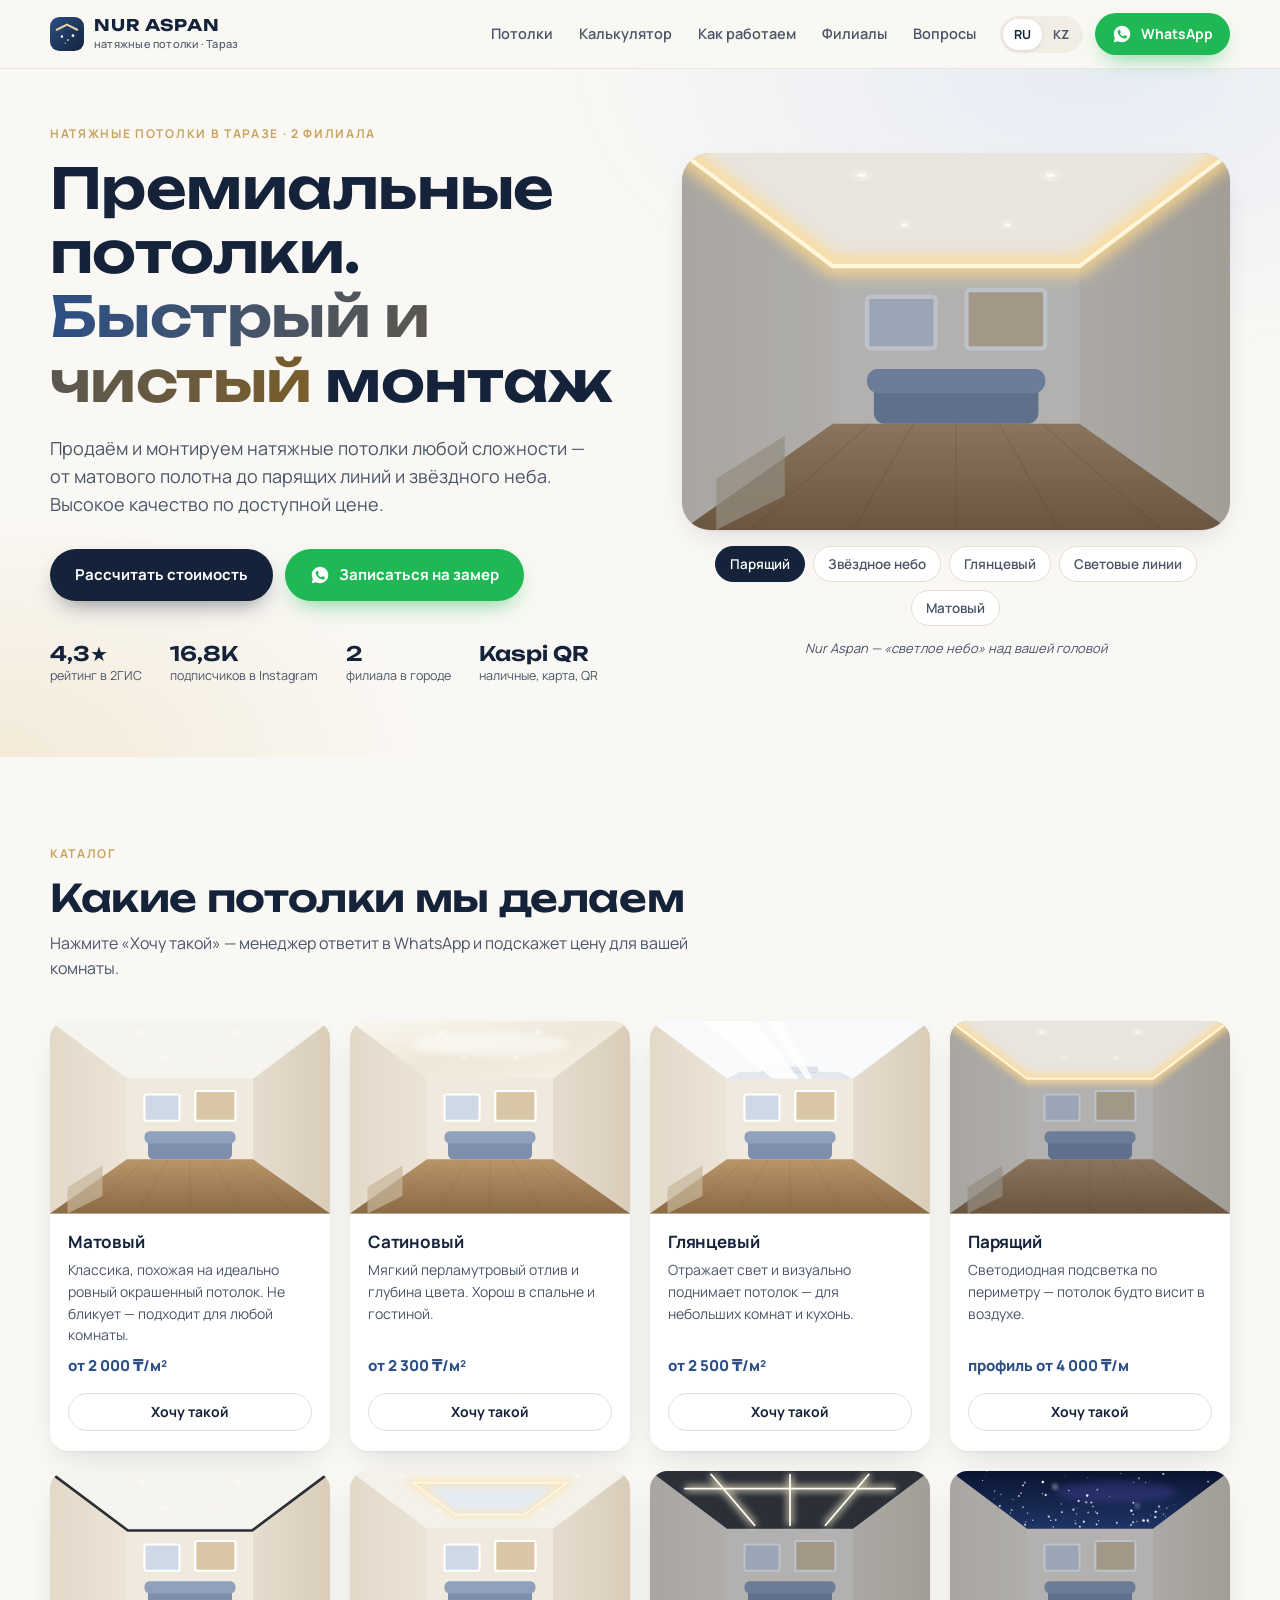
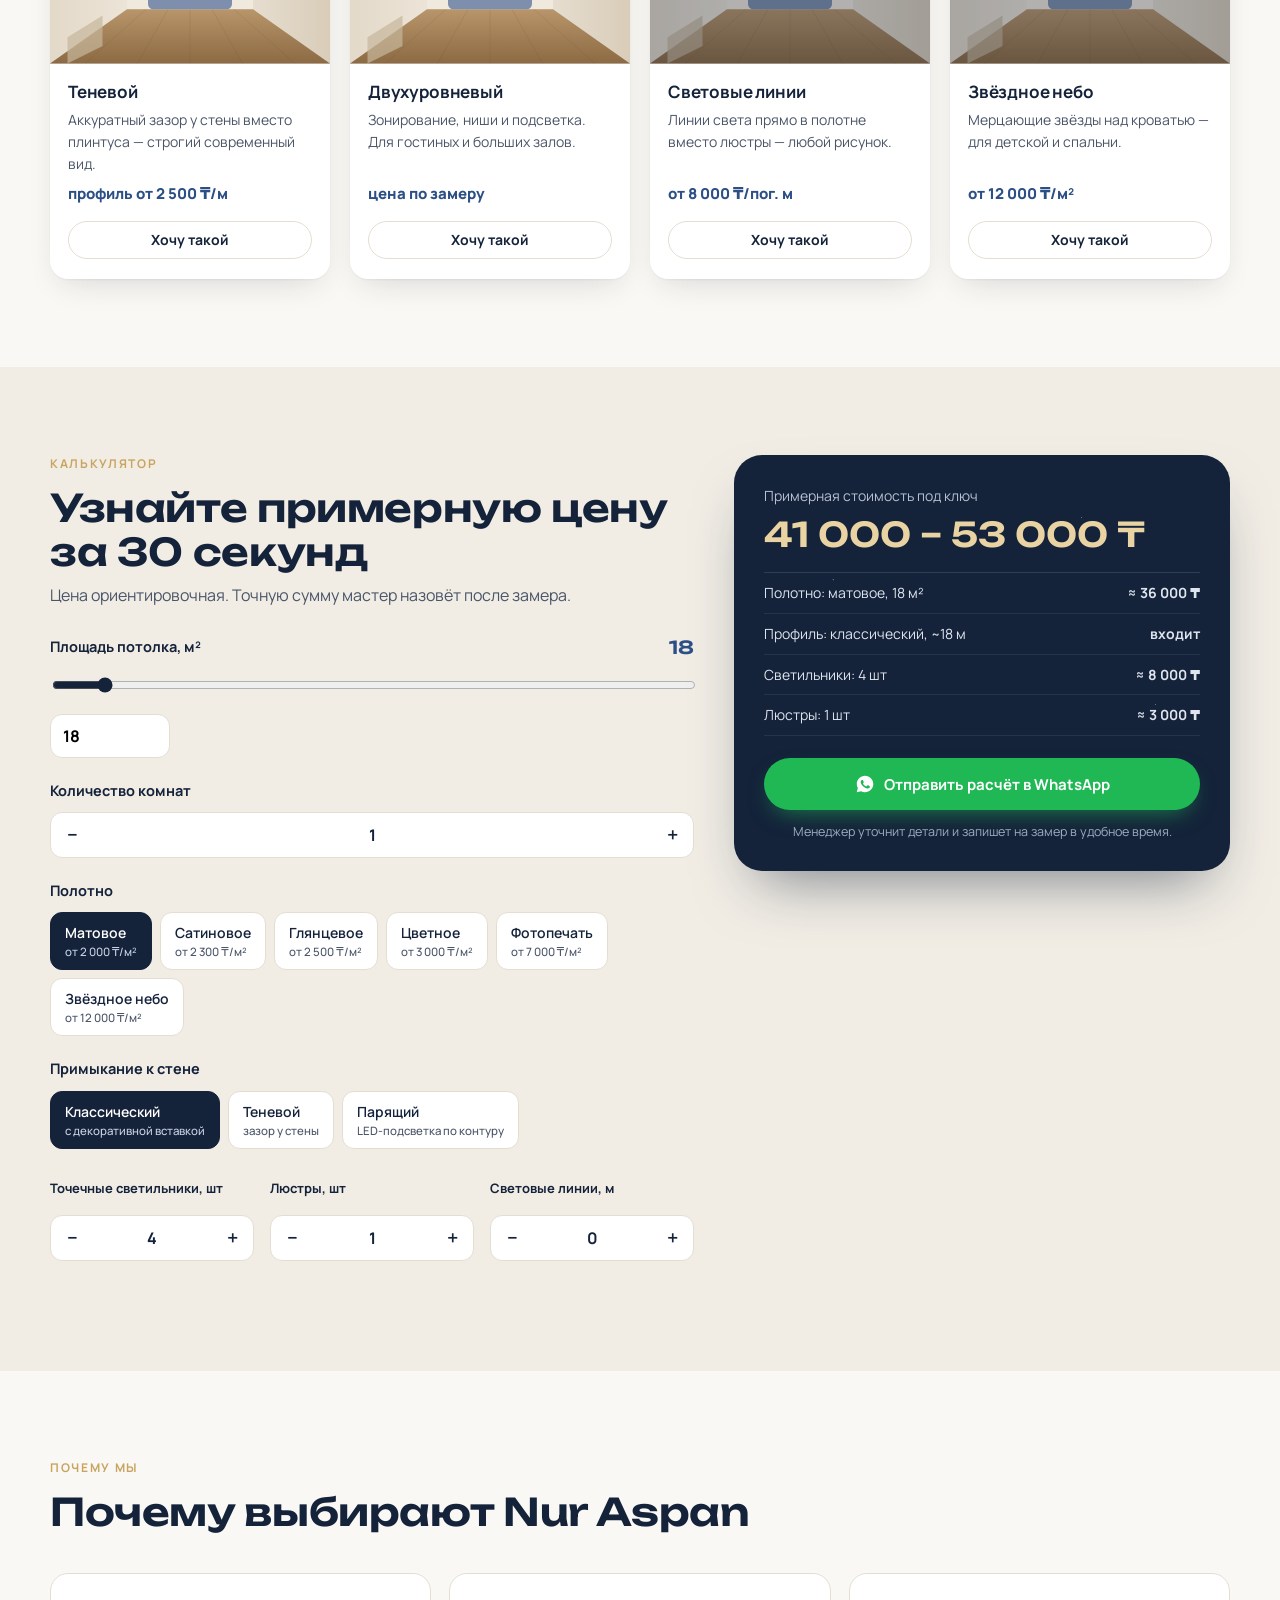
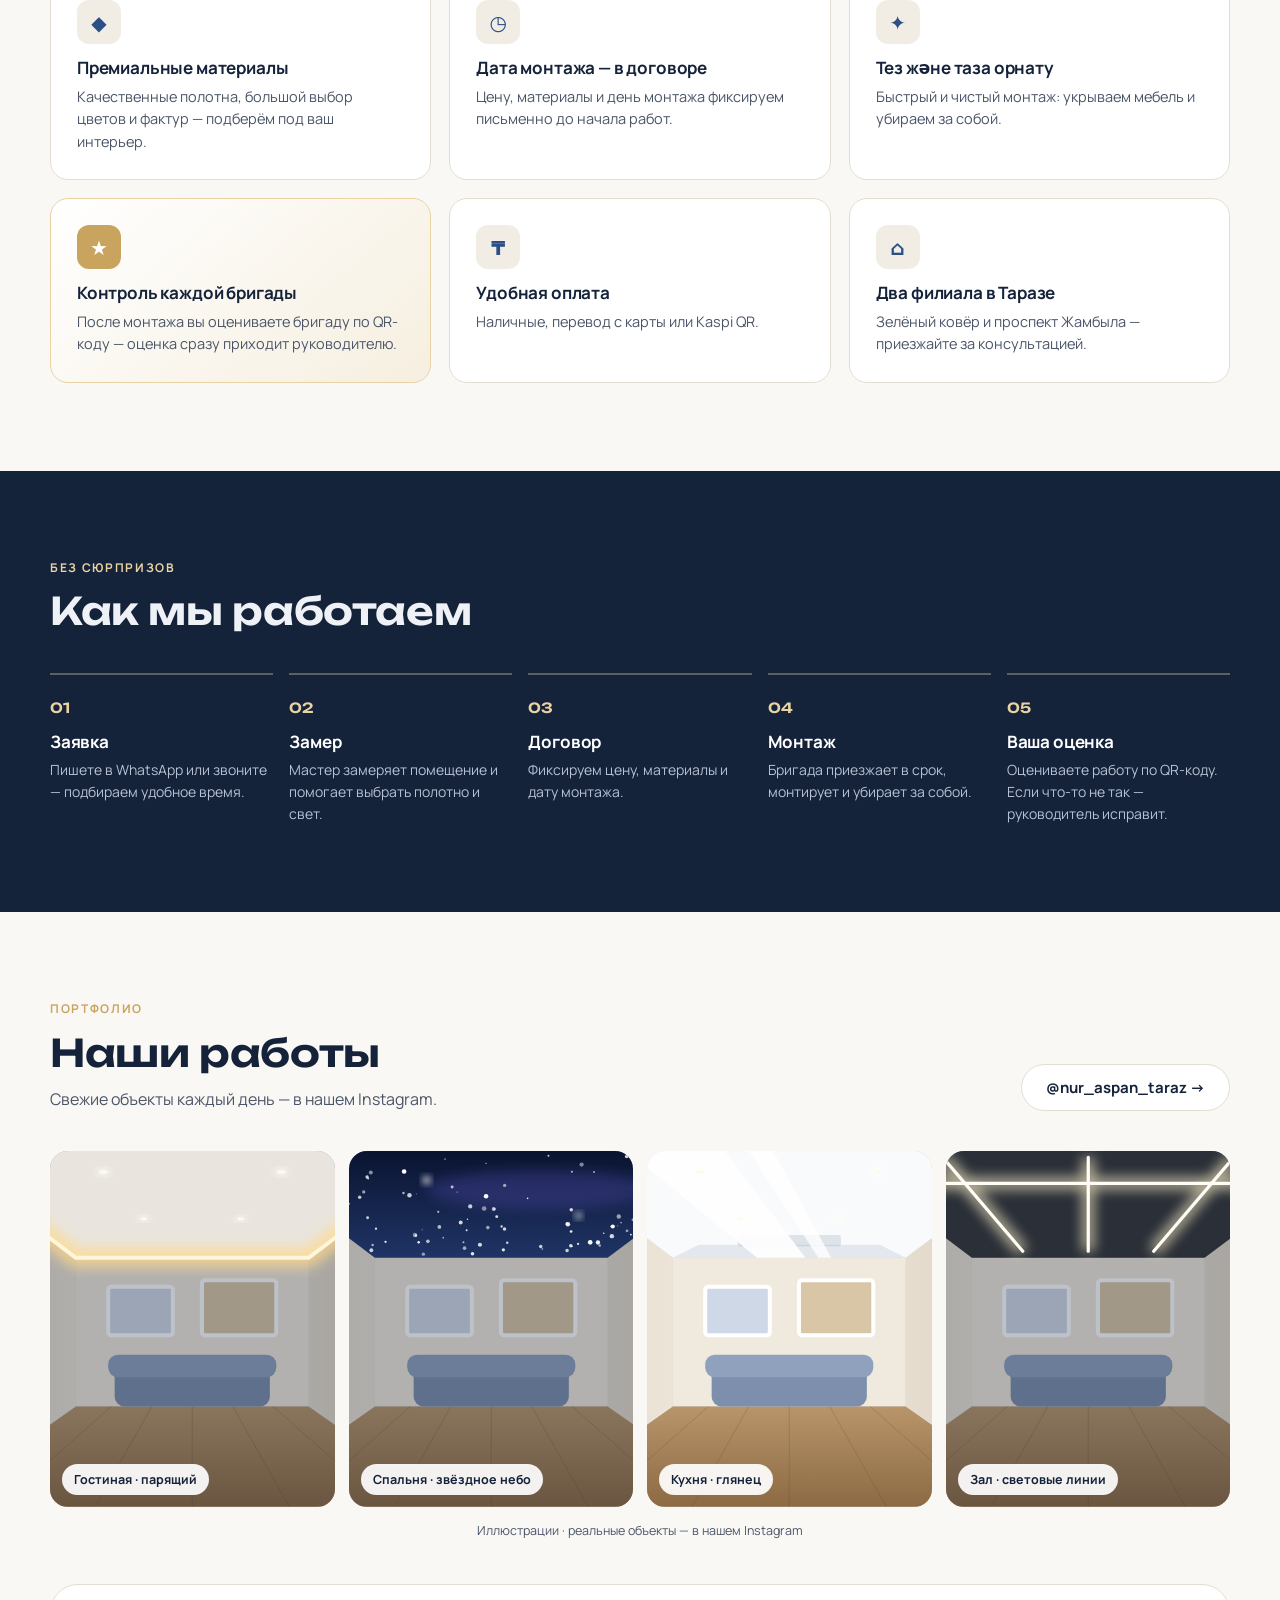
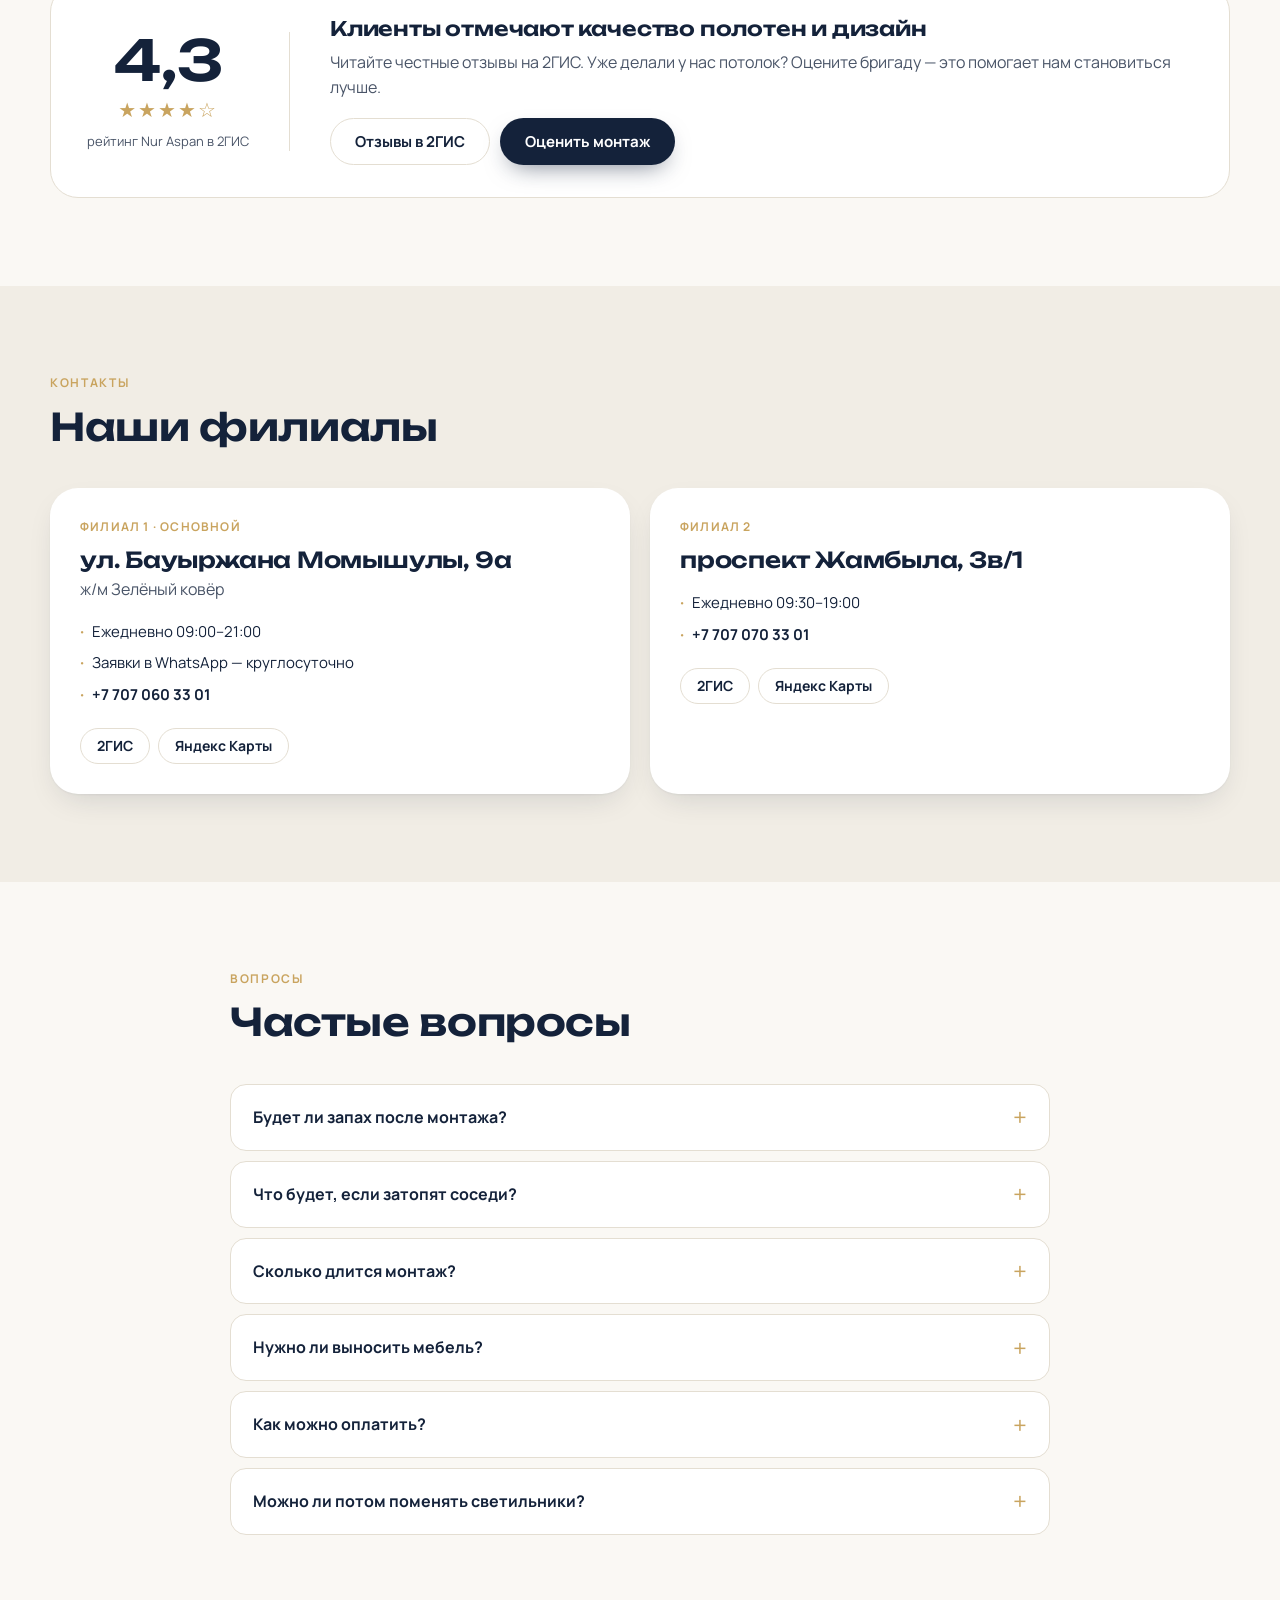
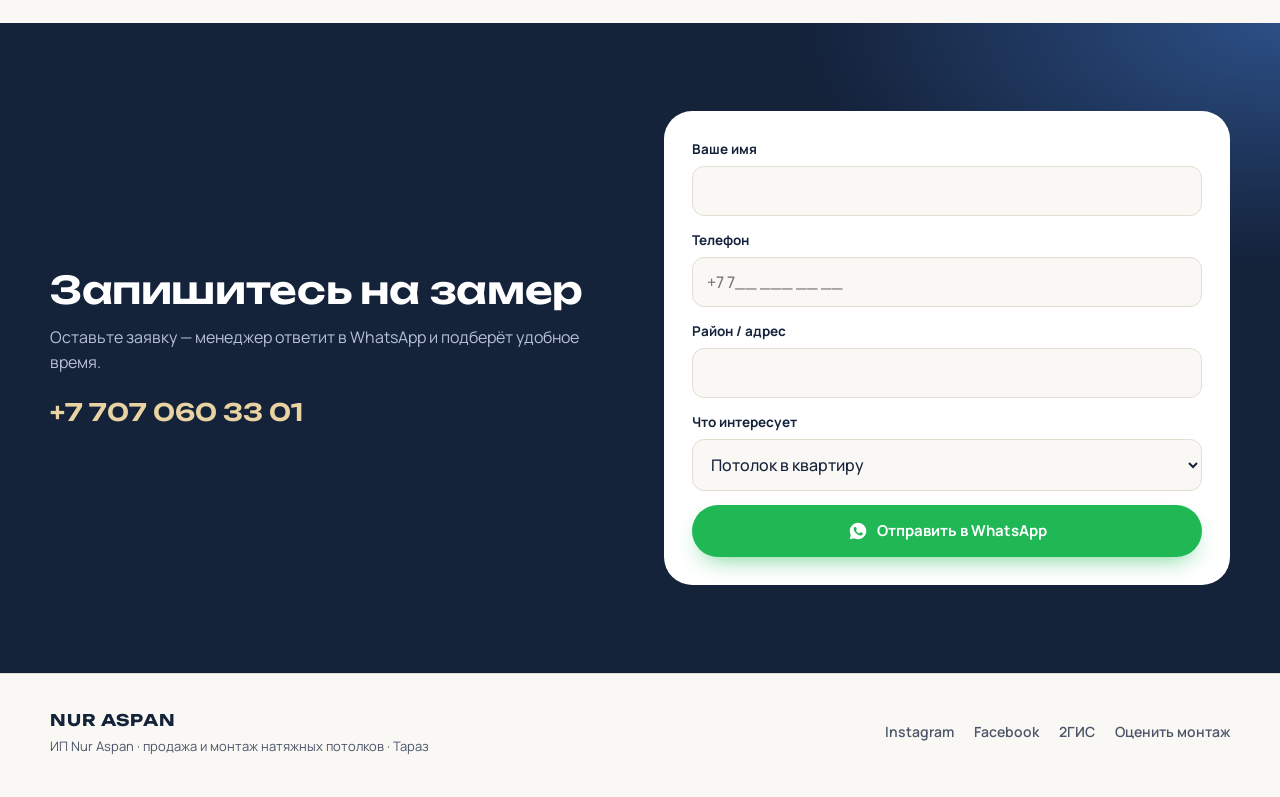
==== index.html @ 414595e2 "Сайт Nur Aspan: лендинг RU/KZ, калькулятор, каталог, оценка бригад Co-Authored-By: Claude Opus 5.5 <" ====
<!DOCTYPE html>
<html lang="ru">
<head>
<meta charset="utf-8">
<meta name="viewport" content="width=device-width, initial-scale=1, viewport-fit=cover">
<title>Nur Aspan — натяжные потолки в Таразе | расчёт цены онлайн</title>
<meta name="description" content="Натяжные потолки в Таразе от Nur Aspan: матовые, глянцевые, парящие, теневые, световые линии, звёздное небо. Быстрый и чистый монтаж, 2 филиала, оплата Kaspi QR. Рассчитайте цену онлайн.">
<meta name="theme-color" content="#14223a">
<meta property="og:title" content="Nur Aspan — натяжные потолки в Таразе">
<meta property="og:description" content="Премиальные потолки, быстрый и чистый монтаж. Рассчитайте цену за 30 секунд.">
<meta property="og:type" content="website">
<meta property="og:locale" content="ru_KZ">
<link rel="icon" href="favicon.svg" type="image/svg+xml">
<link rel="preconnect" href="https://fonts.googleapis.com">
<link rel="preconnect" href="https://fonts.gstatic.com" crossorigin>
<link href="https://fonts.googleapis.com/css2?family=Manrope:wght@400;500;600;700;800&family=Unbounded:wght@500;600;700&display=swap&subset=cyrillic-ext" rel="stylesheet">
<link rel="stylesheet" href="styles.css">
<script type="application/ld+json">
{
  "@context": "https://schema.org",
  "@type": "HomeAndConstructionBusiness",
  "name": "Nur Aspan",
  "description": "Продажа и монтаж натяжных потолков и потолочных систем любой сложности в Таразе",
  "telephone": "+77070603301",
  "areaServed": "Тараз",
  "paymentAccepted": "Cash, Card, Kaspi QR",
  "sameAs": ["https://www.instagram.com/nur_aspan_taraz/"],
  "department": [
    {
      "@type": "HomeAndConstructionBusiness",
      "name": "Nur Aspan — Зелёный ковёр",
      "telephone": "+77070603301",
      "address": {"@type": "PostalAddress", "streetAddress": "ул. Бауыржана Момышулы, 9а", "addressLocality": "Тараз", "addressCountry": "KZ"},
      "openingHours": "Mo-Su 09:00-21:00"
    },
    {
      "@type": "HomeAndConstructionBusiness",
      "name": "Nur Aspan — проспект Жамбыла",
      "telephone": "+77070703301",
      "address": {"@type": "PostalAddress", "streetAddress": "проспект Жамбыла, 3в/1", "addressLocality": "Тараз", "addressCountry": "KZ"},
      "openingHours": "Mo-Su 09:30-19:00"
    }
  ]
}
</script>
</head>
<body>

<header class="header" id="top">
  <div class="wrap header__in">
    <a href="#top" class="logo" aria-label="Nur Aspan">
      <svg viewBox="0 0 40 40" width="34" height="34" aria-hidden="true"><defs><linearGradient id="lg" x1="0" y1="0" x2="1" y2="1"><stop offset="0" stop-color="#2c4f86"/><stop offset="1" stop-color="#14223a"/></linearGradient></defs><rect width="40" height="40" rx="11" fill="url(#lg)"/><path d="M8 15 L20 9 L32 15" fill="none" stroke="#e9d3a2" stroke-width="2.4" stroke-linecap="round" stroke-linejoin="round"/><circle cx="14" cy="23" r="1.4" fill="#fff"/><circle cx="21" cy="27" r="1.1" fill="#fff" opacity=".8"/><circle cx="27" cy="22" r="1.6" fill="#fff"/><circle cx="18" cy="31" r=".9" fill="#fff" opacity=".6"/></svg>
      <span class="logo__txt">NUR ASPAN<small data-i18n="logo_sub">натяжные потолки · Тараз</small></span>
    </a>
    <nav class="nav" aria-label="Меню">
      <a href="#catalog" data-i18n="nav_catalog">Потолки</a>
      <a href="#calc" data-i18n="nav_calc">Калькулятор</a>
      <a href="#process" data-i18n="nav_process">Как работаем</a>
      <a href="#branches" data-i18n="nav_branches">Филиалы</a>
      <a href="#faq" data-i18n="nav_faq">Вопросы</a>
    </nav>
    <div class="header__act">
      <div class="lang" role="group" aria-label="Язык">
        <button type="button" data-lang="ru" class="is-on">RU</button>
        <button type="button" data-lang="kz">KZ</button>
      </div>
      <a class="btn btn--wa btn--sm js-wa" data-msg="hello" href="#" target="_blank" rel="noopener">
        <svg class="ico" viewBox="0 0 24 24" aria-hidden="true"><use href="#i-wa"/></svg><span class="hide-sm">WhatsApp</span>
      </a>
    </div>
  </div>
</header>

<main>

<!-- HERO -->
<section class="hero">
  <div class="wrap hero__grid">
    <div class="hero__text">
      <p class="eyebrow" data-i18n="hero_eyebrow">Натяжные потолки в Таразе · 2 филиала</p>
      <h1 data-i18n="hero_h1">Премиальные потолки. <em>Быстрый и чистый</em> монтаж</h1>
      <p class="lead" data-i18n="hero_lead">Продаём и монтируем натяжные потолки любой сложности — от матового полотна до парящих линий и звёздного неба. Высокое качество по доступной цене.</p>
      <div class="hero__cta">
        <a href="#calc" class="btn btn--primary" data-i18n="hero_cta1">Рассчитать стоимость</a>
        <a href="#" class="btn btn--wa js-wa" data-msg="measure" target="_blank" rel="noopener"><svg class="ico" viewBox="0 0 24 24" aria-hidden="true"><use href="#i-wa"/></svg><span data-i18n="hero_cta2">Записаться на замер</span></a>
      </div>
      <ul class="trust">
        <li><b>4,3★</b><span data-i18n="trust_1">рейтинг в 2ГИС</span></li>
        <li><b>16,8K</b><span data-i18n="trust_2">подписчиков в Instagram</span></li>
        <li><b>2</b><span data-i18n="trust_3">филиала в городе</span></li>
        <li><b>Kaspi QR</b><span data-i18n="trust_4">наличные, карта, QR</span></li>
      </ul>
    </div>
    <div class="hero__vis">
      <div class="room" id="heroRoom" aria-hidden="true"></div>
      <div class="chips" id="heroChips" role="group" aria-label="Тип потолка"></div>
      <p class="hero__name" data-i18n="hero_name">Nur Aspan — «светлое небо» над вашей головой</p>
    </div>
  </div>
</section>

<!-- CATALOG -->
<section class="sec" id="catalog">
  <div class="wrap">
    <div class="sec__head">
      <p class="eyebrow" data-i18n="cat_eyebrow">Каталог</p>
      <h2 data-i18n="cat_h2">Какие потолки мы делаем</h2>
      <p class="muted" data-i18n="cat_sub">Нажмите «Хочу такой» — менеджер ответит в WhatsApp и подскажет цену для вашей комнаты.</p>
    </div>
    <div class="cards" id="catalogCards"></div>
  </div>
</section>

<!-- CALCULATOR -->
<section class="sec sec--tint" id="calc">
  <div class="wrap calc">
    <div class="calc__form">
      <p class="eyebrow" data-i18n="calc_eyebrow">Калькулятор</p>
      <h2 data-i18n="calc_h2">Узнайте примерную цену за 30 секунд</h2>
      <p class="muted" data-i18n="calc_sub">Цена ориентировочная. Точную сумму мастер назовёт после замера.</p>

      <div class="field">
        <label for="cArea"><span><span data-i18n="calc_area">Площадь потолка</span>, м²</span><output id="cAreaOut">18</output></label>
        <input type="range" id="cArea" min="4" max="200" value="18" step="1">
        <input type="number" id="cAreaNum" min="1" max="1000" value="18" inputmode="decimal" aria-label="м²">
      </div>

      <div class="field">
        <label for="cRooms" data-i18n="calc_rooms">Количество комнат</label>
        <div class="stepper" data-for="cRooms"><button type="button" data-d="-1">−</button><input id="cRooms" type="number" min="1" max="20" value="1" inputmode="numeric"><button type="button" data-d="1">+</button></div>
      </div>

      <div class="field">
        <span class="label" data-i18n="calc_canvas">Полотно</span>
        <div class="seg" id="cCanvas"></div>
      </div>

      <div class="field">
        <span class="label" data-i18n="calc_profile">Примыкание к стене</span>
        <div class="seg" id="cProfile"></div>
      </div>

      <div class="field-row">
        <div class="field">
          <label for="cSpots" data-i18n="calc_spots">Точечные светильники, шт</label>
          <div class="stepper"><button type="button" data-d="-1">−</button><input id="cSpots" type="number" min="0" max="200" value="4" inputmode="numeric"><button type="button" data-d="1">+</button></div>
        </div>
        <div class="field">
          <label for="cChand" data-i18n="calc_chand">Люстры, шт</label>
          <div class="stepper"><button type="button" data-d="-1">−</button><input id="cChand" type="number" min="0" max="50" value="1" inputmode="numeric"><button type="button" data-d="1">+</button></div>
        </div>
        <div class="field">
          <label for="cLines" data-i18n="calc_lines">Световые линии, м</label>
          <div class="stepper"><button type="button" data-d="-1">−</button><input id="cLines" type="number" min="0" max="300" value="0" inputmode="numeric"><button type="button" data-d="1">+</button></div>
        </div>
      </div>
    </div>

    <aside class="calc__res" aria-live="polite">
      <div class="res">
        <p class="res__lbl" data-i18n="calc_approx">Примерная стоимость под ключ</p>
        <p class="res__sum" id="cSum">—</p>
        <ul class="res__list" id="cList"></ul>
        <a href="#" class="btn btn--wa btn--block" id="cSend" target="_blank" rel="noopener"><svg class="ico" viewBox="0 0 24 24" aria-hidden="true"><use href="#i-wa"/></svg><span data-i18n="calc_send">Отправить расчёт в WhatsApp</span></a>
        <p class="res__note" data-i18n="calc_note">Менеджер уточнит детали и запишет на замер в удобное время.</p>
      </div>
    </aside>
  </div>
</section>

<!-- WHY -->
<section class="sec" id="why">
  <div class="wrap">
    <div class="sec__head">
      <p class="eyebrow" data-i18n="why_eyebrow">Почему мы</p>
      <h2 data-i18n="why_h2">Почему выбирают Nur Aspan</h2>
    </div>
    <div class="why">
      <div class="why__i"><span class="why__ic">◆</span><h3 data-i18n="why1_t">Премиальные материалы</h3><p data-i18n="why1_d">Качественные полотна, большой выбор цветов и фактур — подберём под ваш интерьер.</p></div>
      <div class="why__i"><span class="why__ic">◷</span><h3 data-i18n="why2_t">Дата монтажа — в договоре</h3><p data-i18n="why2_d">Цену, материалы и день монтажа фиксируем письменно до начала работ.</p></div>
      <div class="why__i"><span class="why__ic">✦</span><h3 data-i18n="why3_t">Тез және таза орнату</h3><p data-i18n="why3_d">Быстрый и чистый монтаж: укрываем мебель и убираем за собой.</p></div>
      <div class="why__i why__i--hl"><span class="why__ic">★</span><h3 data-i18n="why4_t">Контроль каждой бригады</h3><p data-i18n="why4_d">После монтажа вы оцениваете бригаду по QR-коду — оценка сразу приходит руководителю.</p></div>
      <div class="why__i"><span class="why__ic">₸</span><h3 data-i18n="why5_t">Удобная оплата</h3><p data-i18n="why5_d">Наличные, перевод с карты или Kaspi QR.</p></div>
      <div class="why__i"><span class="why__ic">⌂</span><h3 data-i18n="why6_t">Два филиала в Таразе</h3><p data-i18n="why6_d">Зелёный ковёр и проспект Жамбыла — приезжайте за консультацией.</p></div>
    </div>
  </div>
</section>

<!-- PROCESS -->
<section class="sec sec--dark" id="process">
  <div class="wrap">
    <div class="sec__head">
      <p class="eyebrow" data-i18n="proc_eyebrow">Без сюрпризов</p>
      <h2 data-i18n="proc_h2">Как мы работаем</h2>
    </div>
    <ol class="steps">
      <li><b>01</b><h3 data-i18n="st1_t">Заявка</h3><p data-i18n="st1_d">Пишете в WhatsApp или звоните — подбираем удобное время.</p></li>
      <li><b>02</b><h3 data-i18n="st2_t">Замер</h3><p data-i18n="st2_d">Мастер замеряет помещение и помогает выбрать полотно и свет.</p></li>
      <li><b>03</b><h3 data-i18n="st3_t">Договор</h3><p data-i18n="st3_d">Фиксируем цену, материалы и дату монтажа.</p></li>
      <li><b>04</b><h3 data-i18n="st4_t">Монтаж</h3><p data-i18n="st4_d">Бригада приезжает в срок, монтирует и убирает за собой.</p></li>
      <li><b>05</b><h3 data-i18n="st5_t">Ваша оценка</h3><p data-i18n="st5_d">Оцениваете работу по QR-коду. Если что-то не так — руководитель исправит.</p></li>
    </ol>
  </div>
</section>

<!-- WORKS + REVIEWS -->
<section class="sec" id="works">
  <div class="wrap">
    <div class="sec__head sec__head--row">
      <div>
        <p class="eyebrow" data-i18n="works_eyebrow">Портфолио</p>
        <h2 data-i18n="works_h2">Наши работы</h2>
        <p class="muted" data-i18n="works_sub">Свежие объекты каждый день — в нашем Instagram.</p>
      </div>
      <a class="btn btn--ghost js-ig" href="#" target="_blank" rel="noopener">@nur_aspan_taraz →</a>
    </div>
    <div class="works" id="works-grid"></div>

    <div class="reviews">
      <div class="reviews__score">
        <b>4,3</b><span class="stars" aria-hidden="true">★★★★☆</span>
        <p data-i18n="rev_score">рейтинг Nur Aspan в 2ГИС</p>
      </div>
      <div class="reviews__txt">
        <h3 data-i18n="rev_h">Клиенты отмечают качество полотен и дизайн</h3>
        <p class="muted" data-i18n="rev_p">Читайте честные отзывы на 2ГИС. Уже делали у нас потолок? Оцените бригаду — это помогает нам становиться лучше.</p>
        <div class="reviews__btns">
          <a class="btn btn--ghost js-gis" href="#" target="_blank" rel="noopener" data-i18n="rev_btn1">Отзывы в 2ГИС</a>
          <a class="btn btn--primary" href="otzyv.html" data-i18n="rev_btn2">Оценить монтаж</a>
        </div>
      </div>
    </div>
  </div>
</section>

<!-- BRANCHES -->
<section class="sec sec--tint" id="branches">
  <div class="wrap">
    <div class="sec__head">
      <p class="eyebrow" data-i18n="br_eyebrow">Контакты</p>
      <h2 data-i18n="br_h2">Наши филиалы</h2>
    </div>
    <div class="branches">
      <article class="branch">
        <p class="branch__tag" data-i18n="br1_tag">Филиал 1 · основной</p>
        <h3 data-i18n="br1_addr">ул. Бауыржана Момышулы, 9а</h3>
        <p class="muted" data-i18n="br1_area">ж/м Зелёный ковёр</p>
        <ul class="branch__meta">
          <li data-i18n="br1_time">Ежедневно 09:00–21:00</li>
          <li data-i18n="br1_wa">Заявки в WhatsApp — круглосуточно</li>
          <li><a href="tel:+77070603301">+7 707 060 33 01</a></li>
        </ul>
        <div class="branch__btns">
          <a class="btn btn--ghost btn--sm" target="_blank" rel="noopener" href="https://2gis.kz/taraz/search/%D0%91%D0%B0%D1%83%D1%8B%D1%80%D0%B6%D0%B0%D0%BD%D0%B0%20%D0%9C%D0%BE%D0%BC%D1%8B%D1%88%D1%83%D0%BB%D1%8B%209%D0%B0">2ГИС</a>
          <a class="btn btn--ghost btn--sm" target="_blank" rel="noopener" href="https://yandex.kz/maps/?text=%D0%A2%D0%B0%D1%80%D0%B0%D0%B7%2C%20%D1%83%D0%BB%D0%B8%D1%86%D0%B0%20%D0%91%D0%B0%D1%83%D1%8B%D1%80%D0%B6%D0%B0%D0%BD%D0%B0%20%D0%9C%D0%BE%D0%BC%D1%8B%D1%88%D1%83%D0%BB%D1%8B%2C%209%D0%B0">Яндекс Карты</a>
        </div>
      </article>
      <article class="branch">
        <p class="branch__tag" data-i18n="br2_tag">Филиал 2</p>
        <h3 data-i18n="br2_addr">проспект Жамбыла, 3в/1</h3>
        <ul class="branch__meta">
          <li data-i18n="br2_time">Ежедневно 09:30–19:00</li>
          <li><a href="tel:+77070703301">+7 707 070 33 01</a></li>
        </ul>
        <div class="branch__btns">
          <a class="btn btn--ghost btn--sm" target="_blank" rel="noopener" href="https://2gis.kz/taraz/search/%D0%BF%D1%80%D0%BE%D1%81%D0%BF%D0%B5%D0%BA%D1%82%20%D0%96%D0%B0%D0%BC%D0%B1%D1%8B%D0%BB%D0%B0%203%D0%B2%2F1">2ГИС</a>
          <a class="btn btn--ghost btn--sm" target="_blank" rel="noopener" href="https://yandex.kz/maps/?text=%D0%A2%D0%B0%D1%80%D0%B0%D0%B7%2C%20%D0%BF%D1%80%D0%BE%D1%81%D0%BF%D0%B5%D0%BA%D1%82%20%D0%96%D0%B0%D0%BC%D0%B1%D1%8B%D0%BB%D0%B0%2C%203%D0%B2%2F1">Яндекс Карты</a>
        </div>
      </article>
    </div>
  </div>
</section>

<!-- FAQ -->
<section class="sec" id="faq">
  <div class="wrap wrap--narrow">
    <div class="sec__head">
      <p class="eyebrow" data-i18n="faq_eyebrow">Вопросы</p>
      <h2 data-i18n="faq_h2">Частые вопросы</h2>
    </div>
    <div class="faq">
      <details><summary data-i18n="q1">Будет ли запах после монтажа?</summary><p data-i18n="a1">Качественное полотно не имеет стойкого запаха. Лёгкий запах сразу после монтажа уходит за день-два при проветривании.</p></details>
      <details><summary data-i18n="q2">Что будет, если затопят соседи?</summary><p data-i18n="a2">ПВХ-полотно задерживает воду и защищает ремонт. Мастер аккуратно сливает воду, и полотно возвращает форму.</p></details>
      <details><summary data-i18n="q3">Сколько длится монтаж?</summary><p data-i18n="a3">Обычно одна комната — несколько часов. Точную дату и срок указываем в договоре.</p></details>
      <details><summary data-i18n="q4">Нужно ли выносить мебель?</summary><p data-i18n="a4">Нет. Достаточно освободить место у стен — остальное укроем и уберём за собой.</p></details>
      <details><summary data-i18n="q5">Как можно оплатить?</summary><p data-i18n="a5">Наличными, переводом с карты или по QR-коду, включая Kaspi QR.</p></details>
      <details><summary data-i18n="q6">Можно ли потом поменять светильники?</summary><p data-i18n="a6">Да. Точки под свет закладываются при монтаже, а сами светильники можно заменить позже.</p></details>
    </div>
  </div>
</section>

<!-- LEAD FORM -->
<section class="sec sec--dark sec--cta" id="lead">
  <div class="wrap leadbox">
    <div>
      <h2 data-i18n="lead_h2">Запишитесь на замер</h2>
      <p data-i18n="lead_p">Оставьте заявку — менеджер ответит в WhatsApp и подберёт удобное время.</p>
      <p class="leadbox__tel"><a href="tel:+77070603301">+7 707 060 33 01</a></p>
    </div>
    <form class="form" id="leadForm" novalidate>
      <label><span data-i18n="f_name">Ваше имя</span><input name="name" required autocomplete="name"></label>
      <label><span data-i18n="f_phone">Телефон</span><input name="phone" type="tel" required autocomplete="tel" placeholder="+7 7__ ___ __ __"></label>
      <label><span data-i18n="f_district">Район / адрес</span><input name="district" autocomplete="street-address"></label>
      <label><span data-i18n="f_what">Что интересует</span>
        <select name="what">
          <option data-i18n="f_o1" value="1">Потолок в квартиру</option>
          <option data-i18n="f_o2" value="2">Потолок в частный дом</option>
          <option data-i18n="f_o3" value="3">Парящий / световые линии</option>
          <option data-i18n="f_o4" value="4">Пока только узнать цену</option>
        </select>
      </label>
      <button class="btn btn--wa btn--block" type="submit"><svg class="ico" viewBox="0 0 24 24" aria-hidden="true"><use href="#i-wa"/></svg><span data-i18n="f_send">Отправить в WhatsApp</span></button>
      <p class="form__err" id="leadErr" hidden data-i18n="f_err">Укажите имя и телефон</p>
    </form>
  </div>
</section>

</main>

<footer class="footer">
  <div class="wrap footer__in">
    <div>
      <b>NUR ASPAN</b>
      <p class="muted" data-i18n="foot_p">ИП Nur Aspan · продажа и монтаж натяжных потолков · Тараз</p>
    </div>
    <div class="footer__links">
      <a class="js-ig" href="#" target="_blank" rel="noopener">Instagram</a>
      <a class="js-fb" href="#" target="_blank" rel="noopener">Facebook</a>
      <a class="js-gis" href="#" target="_blank" rel="noopener">2ГИС</a>
      <a href="otzyv.html" data-i18n="foot_rate">Оценить монтаж</a>
    </div>
  </div>
</footer>

<!-- mobile bar -->
<div class="mbar">
  <a href="tel:+77070603301" class="mbar__call"><svg class="ico" viewBox="0 0 24 24" aria-hidden="true"><use href="#i-tel"/></svg><span data-i18n="m_call">Позвонить</span></a>
  <a href="#" class="mbar__wa js-wa" data-msg="hello" target="_blank" rel="noopener"><svg class="ico" viewBox="0 0 24 24" aria-hidden="true"><use href="#i-wa"/></svg>WhatsApp</a>
</div>

<svg width="0" height="0" style="position:absolute" aria-hidden="true">
  <symbol id="i-wa" viewBox="0 0 24 24"><path fill="currentColor" d="M12.04 2C6.58 2 2.13 6.45 2.13 11.91c0 1.75.46 3.45 1.32 4.95L2.05 22l5.25-1.38a9.9 9.9 0 0 0 4.74 1.21c5.46 0 9.91-4.45 9.91-9.91S17.5 2 12.04 2Zm5.8 14.01c-.24.68-1.42 1.3-1.95 1.35-.5.05-.97.23-3.27-.68-2.77-1.09-4.52-3.92-4.66-4.1-.13-.18-1.11-1.48-1.11-2.82 0-1.34.7-2 .95-2.27.24-.27.53-.34.71-.34l.51.01c.16 0 .38-.06.6.46.23.54.77 1.87.84 2.01.07.13.11.29.02.47-.09.18-.13.29-.27.45-.13.16-.28.35-.4.47-.13.13-.27.28-.12.55.16.27.7 1.15 1.5 1.86 1.03.92 1.9 1.2 2.17 1.34.27.13.43.11.58-.07.16-.18.67-.78.85-1.05.18-.27.36-.22.6-.13.25.09 1.57.74 1.84.88.27.13.45.2.51.31.07.11.07.65-.17 1.32Z"/></symbol>
  <symbol id="i-tel" viewBox="0 0 24 24"><path fill="currentColor" d="M6.6 10.8a15.1 15.1 0 0 0 6.6 6.6l2.2-2.2c.3-.3.7-.4 1-.2 1.1.4 2.3.6 3.6.6.6 0 1 .4 1 1V20c0 .6-.4 1-1 1A17 17 0 0 1 3 4c0-.6.4-1 1-1h3.5c.6 0 1 .4 1 1 0 1.3.2 2.5.6 3.6.1.3 0 .7-.2 1l-2.3 2.2Z"/></symbol>
</svg>

<script src="app.js"></script>
</body>
</html>
---- styles.css ----
:root{
  --bg:#faf8f4; --bg2:#f1ede5; --card:#fff;
  --ink:#14223a; --ink2:#4a5568; --line:#e4ded2;
  --navy:#14223a; --sky:#2c4f86; --gold:#c9a45f; --gold2:#e9d3a2;
  --wa:#1fb855; --wa2:#18a049;
  --r:18px; --r2:28px;
  --shadow:0 1px 2px rgba(20,34,58,.05),0 12px 32px -12px rgba(20,34,58,.18);
  --ff:'Manrope',system-ui,-apple-system,'Segoe UI',Roboto,Arial,sans-serif;
  --fh:'Unbounded','Manrope',system-ui,sans-serif;
}
*{box-sizing:border-box}
html{scroll-behavior:smooth;scroll-padding-top:80px}
body{margin:0;font-family:var(--ff);color:var(--ink);background:var(--bg);font-size:16px;line-height:1.55;-webkit-font-smoothing:antialiased}
img,svg{display:block;max-width:100%}
a{color:inherit}
h1,h2,h3{font-family:var(--fh);font-weight:600;line-height:1.15;margin:0;letter-spacing:-.01em}
h1{font-size:clamp(30px,5.2vw,56px)}
h2{font-size:clamp(24px,3.4vw,38px)}
h3{font-size:17px;font-family:var(--ff);font-weight:700}
p{margin:0}
.muted{color:var(--ink2)}
.wrap{width:min(1180px,100% - 40px);margin-inline:auto}
.wrap--narrow{width:min(820px,100% - 40px)}
.eyebrow{font-size:12px;font-weight:700;letter-spacing:.14em;text-transform:uppercase;color:var(--gold);margin-bottom:12px}
.ico{width:20px;height:20px;flex:none}

/* buttons */
.btn{display:inline-flex;align-items:center;justify-content:center;gap:9px;padding:15px 24px;border-radius:999px;border:1.5px solid transparent;font:700 15px/1 var(--ff);text-decoration:none;cursor:pointer;transition:transform .15s,background .2s,box-shadow .2s,border-color .2s;white-space:nowrap}
.btn:active{transform:scale(.97)}
.btn--primary{background:var(--navy);color:#fff;box-shadow:0 10px 24px -10px rgba(20,34,58,.6)}
.btn--primary:hover{background:var(--sky)}
.btn--wa{background:var(--wa);color:#fff;box-shadow:0 10px 24px -10px rgba(31,184,85,.7)}
.btn--wa:hover{background:var(--wa2)}
.btn--ghost{border-color:var(--line);background:var(--card);color:var(--ink)}
.btn--ghost:hover{border-color:var(--ink)}
.btn--sm{padding:10px 16px;font-size:14px}
.btn--block{width:100%}

/* header */
.header{position:sticky;top:0;z-index:50;background:rgba(250,248,244,.86);backdrop-filter:saturate(1.4) blur(14px);-webkit-backdrop-filter:saturate(1.4) blur(14px);border-bottom:1px solid rgba(228,222,210,.7)}
.header__in{display:flex;align-items:center;gap:24px;height:68px}
.logo{display:flex;align-items:center;gap:10px;text-decoration:none}
.logo__txt{font:700 16px/1.05 var(--fh);letter-spacing:.06em;display:flex;flex-direction:column}
.logo__txt small{font:500 11px/1.3 var(--ff);letter-spacing:.02em;color:var(--ink2);margin-top:3px}
.nav{display:flex;gap:26px;margin-left:auto}
.nav a{text-decoration:none;font-weight:600;font-size:14.5px;color:var(--ink2)}
.nav a:hover{color:var(--ink)}
.header__act{display:flex;align-items:center;gap:12px}
.lang{display:flex;background:var(--bg2);border-radius:999px;padding:3px}
.lang button{border:0;background:none;font:700 12.5px var(--ff);padding:7px 11px;border-radius:999px;cursor:pointer;color:var(--ink2)}
.lang button.is-on{background:var(--card);color:var(--ink);box-shadow:0 1px 4px rgba(0,0,0,.1)}

/* hero */
.hero{padding:56px 0 72px;background:radial-gradient(900px 500px at 85% 0%,#e7ecf5 0%,transparent 60%),radial-gradient(700px 400px at 0% 100%,#f3ead8 0%,transparent 60%)}
.hero__grid{display:grid;grid-template-columns:1.05fr 1fr;gap:56px;align-items:center}
.hero h1 em{font-style:normal;background:linear-gradient(100deg,var(--sky),#7a5d2a);-webkit-background-clip:text;background-clip:text;color:transparent}
.lead{font-size:18px;color:var(--ink2);margin:22px 0 30px;max-width:540px}
.hero__cta{display:flex;gap:12px;flex-wrap:wrap}
.trust{list-style:none;padding:0;margin:40px 0 0;display:grid;grid-template-columns:repeat(4,auto);gap:12px 28px;justify-content:start}
.trust li{display:flex;flex-direction:column}
.trust b{font:600 20px var(--fh)}
.trust span{font-size:12.5px;color:var(--ink2)}
.hero__vis{position:relative}
.room{border-radius:var(--r2);overflow:hidden;box-shadow:var(--shadow);background:#ddd;aspect-ratio:16/11}
.room svg{width:100%;height:100%}
.chips{display:flex;gap:8px;flex-wrap:wrap;margin-top:16px;justify-content:center}
.chip{border:1.5px solid var(--line);background:var(--card);border-radius:999px;padding:8px 14px;font:600 13.5px var(--ff);cursor:pointer;color:var(--ink2);transition:.2s}
.chip.is-on{background:var(--navy);border-color:var(--navy);color:#fff}
.hero__name{text-align:center;font-size:13px;color:var(--ink2);margin-top:12px;font-style:italic}

/* sections */
.sec{padding:88px 0}
.sec--tint{background:var(--bg2)}
.sec--dark{background:var(--navy);color:#eef1f6}
.sec--dark .muted,.sec--dark p{color:#b7c1d3}
.sec--dark .eyebrow{color:var(--gold2)}
.sec__head{margin-bottom:40px;max-width:700px}
.sec__head .muted{margin-top:12px}
.sec__head--row{display:flex;justify-content:space-between;align-items:flex-end;gap:20px;max-width:none}

/* catalog */
.cards{display:grid;grid-template-columns:repeat(4,1fr);gap:20px}
.card{background:var(--card);border-radius:var(--r);overflow:hidden;box-shadow:var(--shadow);display:flex;flex-direction:column;transition:transform .2s}
.card:hover{transform:translateY(-4px)}
.card__vis{aspect-ratio:16/10;background:#ddd}
.card__vis svg{width:100%;height:100%}
.card__b{padding:18px 18px 20px;display:flex;flex-direction:column;gap:8px;flex:1}
.card__b p{font-size:14px;color:var(--ink2);flex:1}
.card__price{font-weight:800;font-size:15px;color:var(--sky)}
.card .btn{margin-top:8px;padding:11px 16px;font-size:14px}

/* calculator */
.calc{display:grid;grid-template-columns:1.3fr 1fr;gap:40px;align-items:start}
.calc__form h2{margin-bottom:10px}
.calc__form>.muted{margin-bottom:28px}
.field{margin-bottom:22px}
.field label,.field .label{display:flex;justify-content:space-between;align-items:center;font-weight:700;font-size:14.5px;margin-bottom:10px}
.field output{font:600 18px var(--fh);color:var(--sky)}
input[type=range]{width:100%;accent-color:var(--navy);height:28px}
#cAreaNum{margin-top:8px;width:120px;padding:10px 12px;border:1.5px solid var(--line);border-radius:12px;font:700 16px var(--ff);background:var(--card)}
.field-row{display:grid;grid-template-columns:repeat(3,1fr);gap:16px}
.field-row label{font-size:13px;min-height:34px}
.seg{display:flex;flex-wrap:wrap;gap:8px}
.seg button{border:1.5px solid var(--line);background:var(--card);border-radius:12px;padding:10px 14px;font:600 14px var(--ff);cursor:pointer;color:var(--ink);transition:.15s;text-align:left}
.seg button small{display:block;font-weight:500;font-size:11.5px;color:var(--ink2);margin-top:2px}
.seg button.is-on{border-color:var(--navy);background:var(--navy);color:#fff}
.seg button.is-on small{color:#c9d3e6}
.stepper{display:flex;align-items:center;background:var(--card);border:1.5px solid var(--line);border-radius:12px;overflow:hidden;width:100%}
.stepper button{border:0;background:none;width:42px;height:44px;font:600 20px var(--ff);cursor:pointer;color:var(--ink)}
.stepper button:hover{background:var(--bg2)}
.stepper input{flex:1;min-width:0;border:0;text-align:center;font:700 16px var(--ff);background:none;-moz-appearance:textfield;color:var(--ink)}
.stepper input::-webkit-inner-spin-button{-webkit-appearance:none}
.calc__res{position:sticky;top:96px}
.res{background:var(--navy);color:#fff;border-radius:var(--r2);padding:30px;box-shadow:0 30px 60px -24px rgba(20,34,58,.55);position:relative;overflow:hidden}
.res::before{content:"";position:absolute;inset:0;background:radial-gradient(1.5px 1.5px at 20% 30%,#fff 50%,transparent 51%),radial-gradient(1px 1px at 70% 15%,#fff 50%,transparent 51%),radial-gradient(1.2px 1.2px at 85% 60%,#fff 50%,transparent 51%),radial-gradient(1px 1px at 40% 80%,#fff 50%,transparent 51%);opacity:.35;pointer-events:none}
.res__lbl{color:#b7c1d3;font-size:14px}
.res__sum{font:600 clamp(26px,3vw,34px)/1.15 var(--fh);margin:8px 0 18px;color:var(--gold2)}
.res__list{list-style:none;padding:0;margin:0 0 22px;font-size:14px;border-top:1px solid rgba(255,255,255,.12)}
.res__list li{display:flex;justify-content:space-between;gap:12px;padding:9px 0;border-bottom:1px solid rgba(255,255,255,.08);color:#dfe5ef}
.res__list li span:last-child{white-space:nowrap;font-weight:700}
.res__note{font-size:12.5px;color:#9fabc0;margin-top:12px;text-align:center}

/* why */
.why{display:grid;grid-template-columns:repeat(3,1fr);gap:18px}
.why__i{background:var(--card);border:1px solid var(--line);border-radius:var(--r);padding:26px}
.why__i h3{margin:14px 0 8px}
.why__i p{font-size:14.5px;color:var(--ink2)}
.why__ic{display:grid;place-items:center;width:44px;height:44px;border-radius:12px;background:var(--bg2);color:var(--sky);font-size:20px;font-weight:800}
.why__i--hl{background:linear-gradient(140deg,#fff 0%,#f6efe0 100%);border-color:var(--gold2)}
.why__i--hl .why__ic{background:var(--gold);color:#fff}

/* steps */
.steps{list-style:none;padding:0;margin:0;display:grid;grid-template-columns:repeat(5,1fr);gap:16px;counter-reset:s}
.steps li{border-top:2px solid rgba(233,211,162,.35);padding-top:20px}
.steps b{font:600 14px var(--fh);color:var(--gold2)}
.steps h3{margin:12px 0 8px;color:#fff}
.steps p{font-size:14px}

/* works */
.works{display:grid;grid-template-columns:repeat(4,1fr);gap:14px}
.work{border-radius:var(--r);overflow:hidden;position:relative;aspect-ratio:4/5;background:#ccc;text-decoration:none}
.work img,.work svg{width:100%;height:100%;object-fit:cover}
.work span{position:absolute;left:12px;bottom:12px;background:rgba(255,255,255,.92);border-radius:999px;padding:6px 12px;font-size:12.5px;font-weight:700;color:var(--ink)}
.works__note{grid-column:1/-1;font-size:12.5px;color:var(--ink2);text-align:center}
.reviews{margin-top:44px;display:grid;grid-template-columns:auto 1fr;gap:40px;align-items:center;background:var(--card);border:1px solid var(--line);border-radius:var(--r2);padding:32px 36px}
.reviews__score{text-align:center;padding-right:40px;border-right:1px solid var(--line)}
.reviews__score b{font:600 56px/1 var(--fh)}
.stars{display:block;color:var(--gold);font-size:20px;letter-spacing:2px;margin:6px 0}
.reviews__score p{font-size:13px;color:var(--ink2)}
.reviews__txt h3{font-size:20px;font-family:var(--fh);font-weight:600}
.reviews__txt .muted{margin:10px 0 18px}
.reviews__btns{display:flex;gap:10px;flex-wrap:wrap}

/* branches */
.branches{display:grid;grid-template-columns:1fr 1fr;gap:20px}
.branch{background:var(--card);border-radius:var(--r2);padding:30px;box-shadow:var(--shadow)}
.branch__tag{font-size:12px;font-weight:700;letter-spacing:.1em;text-transform:uppercase;color:var(--gold);margin-bottom:10px}
.branch h3{font:600 22px/1.2 var(--fh)}
.branch .muted{margin-top:4px}
.branch__meta{list-style:none;padding:0;margin:18px 0 22px;display:grid;gap:8px;font-size:15px}
.branch__meta li::before{content:"·";color:var(--gold);font-weight:800;margin-right:8px}
.branch__meta a{font-weight:700;text-decoration:none}
.branch__btns{display:flex;gap:8px;flex-wrap:wrap}

/* faq */
.faq{display:grid;gap:10px}
.faq details{background:var(--card);border:1px solid var(--line);border-radius:16px;padding:0 22px}
.faq summary{cursor:pointer;list-style:none;font-weight:700;padding:20px 30px 20px 0;position:relative}
.faq summary::-webkit-details-marker{display:none}
.faq summary::after{content:"+";position:absolute;right:0;top:50%;transform:translateY(-50%);font-size:24px;font-weight:400;color:var(--gold);transition:transform .2s}
.faq details[open] summary::after{transform:translateY(-50%) rotate(45deg)}
.faq details p{padding:0 0 20px;color:var(--ink2)}

/* lead */
.sec--cta{background:radial-gradient(800px 400px at 100% 0%,#2c4f86 0%,transparent 60%),var(--navy)}
.leadbox{display:grid;grid-template-columns:1fr 1fr;gap:48px;align-items:center}
.leadbox h2{color:#fff;margin-bottom:14px}
.leadbox__tel{margin-top:22px}
.leadbox__tel a{font:600 24px var(--fh);color:var(--gold2);text-decoration:none}
.form{background:#fff;color:var(--ink);border-radius:var(--r2);padding:28px;display:grid;gap:14px}
.form label{display:grid;gap:6px;font-weight:700;font-size:13.5px}
.form input,.form select,.form textarea{width:100%;border:1.5px solid var(--line);border-radius:12px;padding:13px 14px;font:500 16px var(--ff);background:var(--bg);color:var(--ink)}
.form input:focus,.form select:focus,.form textarea:focus{outline:0;border-color:var(--sky);background:#fff}
.form__err{color:#c0392b;font-size:13.5px;text-align:center}

/* footer */
.footer{padding:34px 0 40px;border-top:1px solid var(--line)}
.footer__in{display:flex;justify-content:space-between;gap:20px;flex-wrap:wrap;align-items:center}
.footer__in b{font-family:var(--fh);letter-spacing:.06em}
.footer__in p{font-size:13px;margin-top:4px}
.footer__links{display:flex;gap:20px;flex-wrap:wrap;font-size:14px;font-weight:600}
.footer__links a{text-decoration:none;color:var(--ink2)}
.footer__links a:hover{color:var(--ink)}

/* mobile bar */
.mbar{display:none}

@media (max-width:1020px){
  .nav{display:none}
  .header__act{margin-left:auto}
  .hero__grid{grid-template-columns:1fr;gap:36px}
  .cards{grid-template-columns:repeat(2,1fr)}
  .calc{grid-template-columns:1fr}
  .calc__res{position:static}
  .why{grid-template-columns:repeat(2,1fr)}
  .steps{grid-template-columns:repeat(2,1fr);gap:24px}
  .works{grid-template-columns:repeat(2,1fr)}
  .leadbox{grid-template-columns:1fr}
}
@media (max-width:640px){
  body{padding-bottom:72px}
  .wrap{width:calc(100% - 32px)}
  .hide-sm{display:none}
  .btn--sm.js-wa{padding:10px 12px}
  .logo__txt small{display:none}
  .hero{padding:32px 0 52px}
  .lead{font-size:16.5px}
  .hero__cta .btn{flex:1 1 100%}
  .trust{grid-template-columns:repeat(2,1fr);gap:16px;margin-top:30px}
  .sec{padding:64px 0}
  .cards{grid-template-columns:1fr}
  .field-row{grid-template-columns:1fr}
  .field-row label{min-height:0}
  .why{grid-template-columns:1fr}
  .steps{grid-template-columns:1fr}
  .reviews{grid-template-columns:1fr;padding:26px;gap:22px}
  .reviews__score{border-right:0;padding-right:0;border-bottom:1px solid var(--line);padding-bottom:20px}
  .branches{grid-template-columns:1fr}
  .sec__head--row{flex-direction:column;align-items:flex-start}
  .res{padding:24px}
  .mbar{display:grid;grid-template-columns:1fr 1.4fr;gap:8px;position:fixed;left:0;right:0;bottom:0;z-index:60;padding:10px 12px calc(10px + env(safe-area-inset-bottom));background:rgba(250,248,244,.94);backdrop-filter:blur(12px);-webkit-backdrop-filter:blur(12px);border-top:1px solid var(--line)}
  .mbar a{display:flex;align-items:center;justify-content:center;gap:8px;border-radius:14px;padding:13px;font-weight:800;text-decoration:none;font-size:15px}
  .mbar__call{background:var(--card);border:1.5px solid var(--line)}
  .mbar__wa{background:var(--wa);color:#fff}
}

/* rate page */
.rate{min-height:100vh;display:grid;place-items:start center;padding:28px 16px 48px;background:radial-gradient(700px 400px at 100% 0%,#e7ecf5 0%,transparent 60%),var(--bg)}
.rate__box{width:min(520px,100%)}
.rate__top{display:flex;justify-content:space-between;align-items:center;margin-bottom:28px}
.rate h1{font-size:clamp(26px,6vw,34px);margin-bottom:10px}
.rate .form{box-shadow:var(--shadow);margin-top:24px}
.q{display:grid;gap:8px}
.q__t{font-weight:700;font-size:14.5px}
.starsel{display:flex;gap:6px}
.starsel button{border:0;background:var(--bg2);width:48px;height:48px;border-radius:12px;font-size:24px;cursor:pointer;color:#c9c2b4;transition:.15s}
.starsel button.on{background:#fbf1da;color:var(--gold)}
.rate__done{text-align:center;background:#fff;border-radius:var(--r2);padding:34px 26px;box-shadow:var(--shadow);margin-top:24px}
.rate__done h2{margin-bottom:10px}
.rate__done .btn{margin-top:14px}
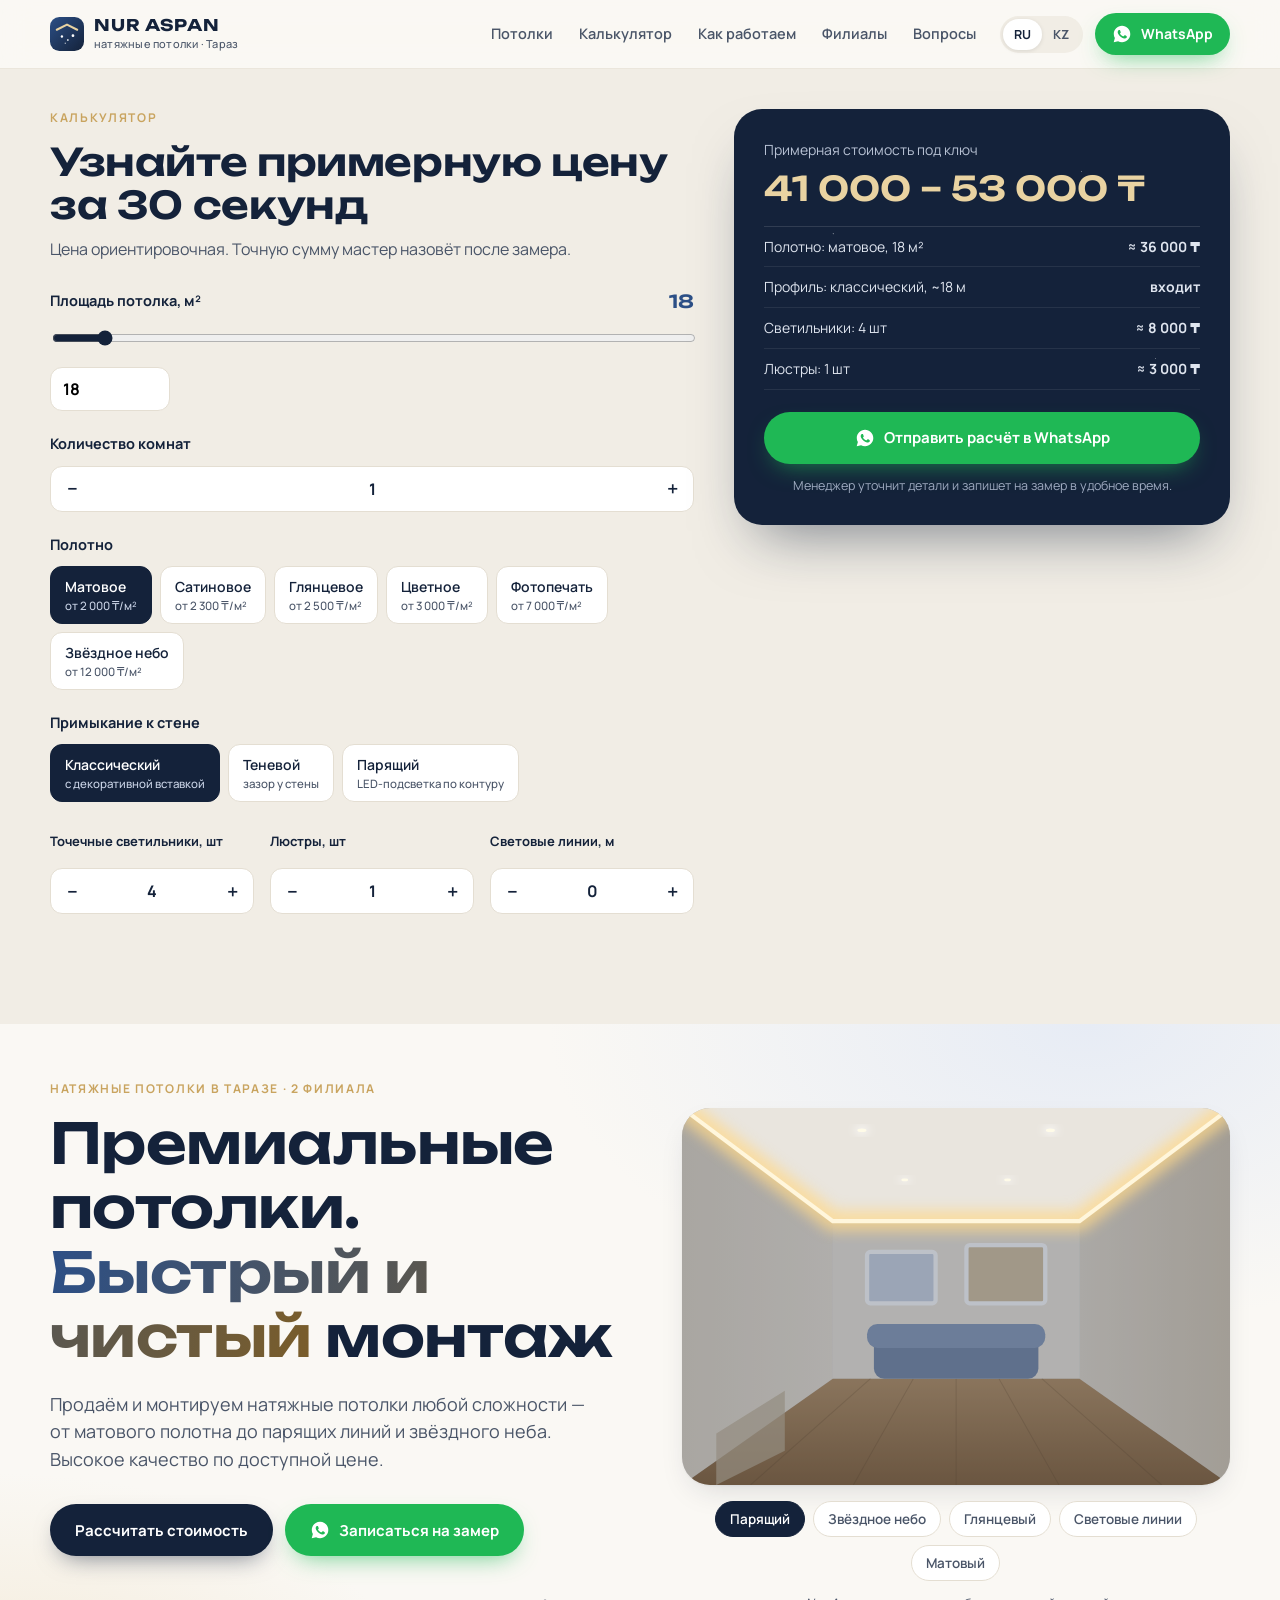
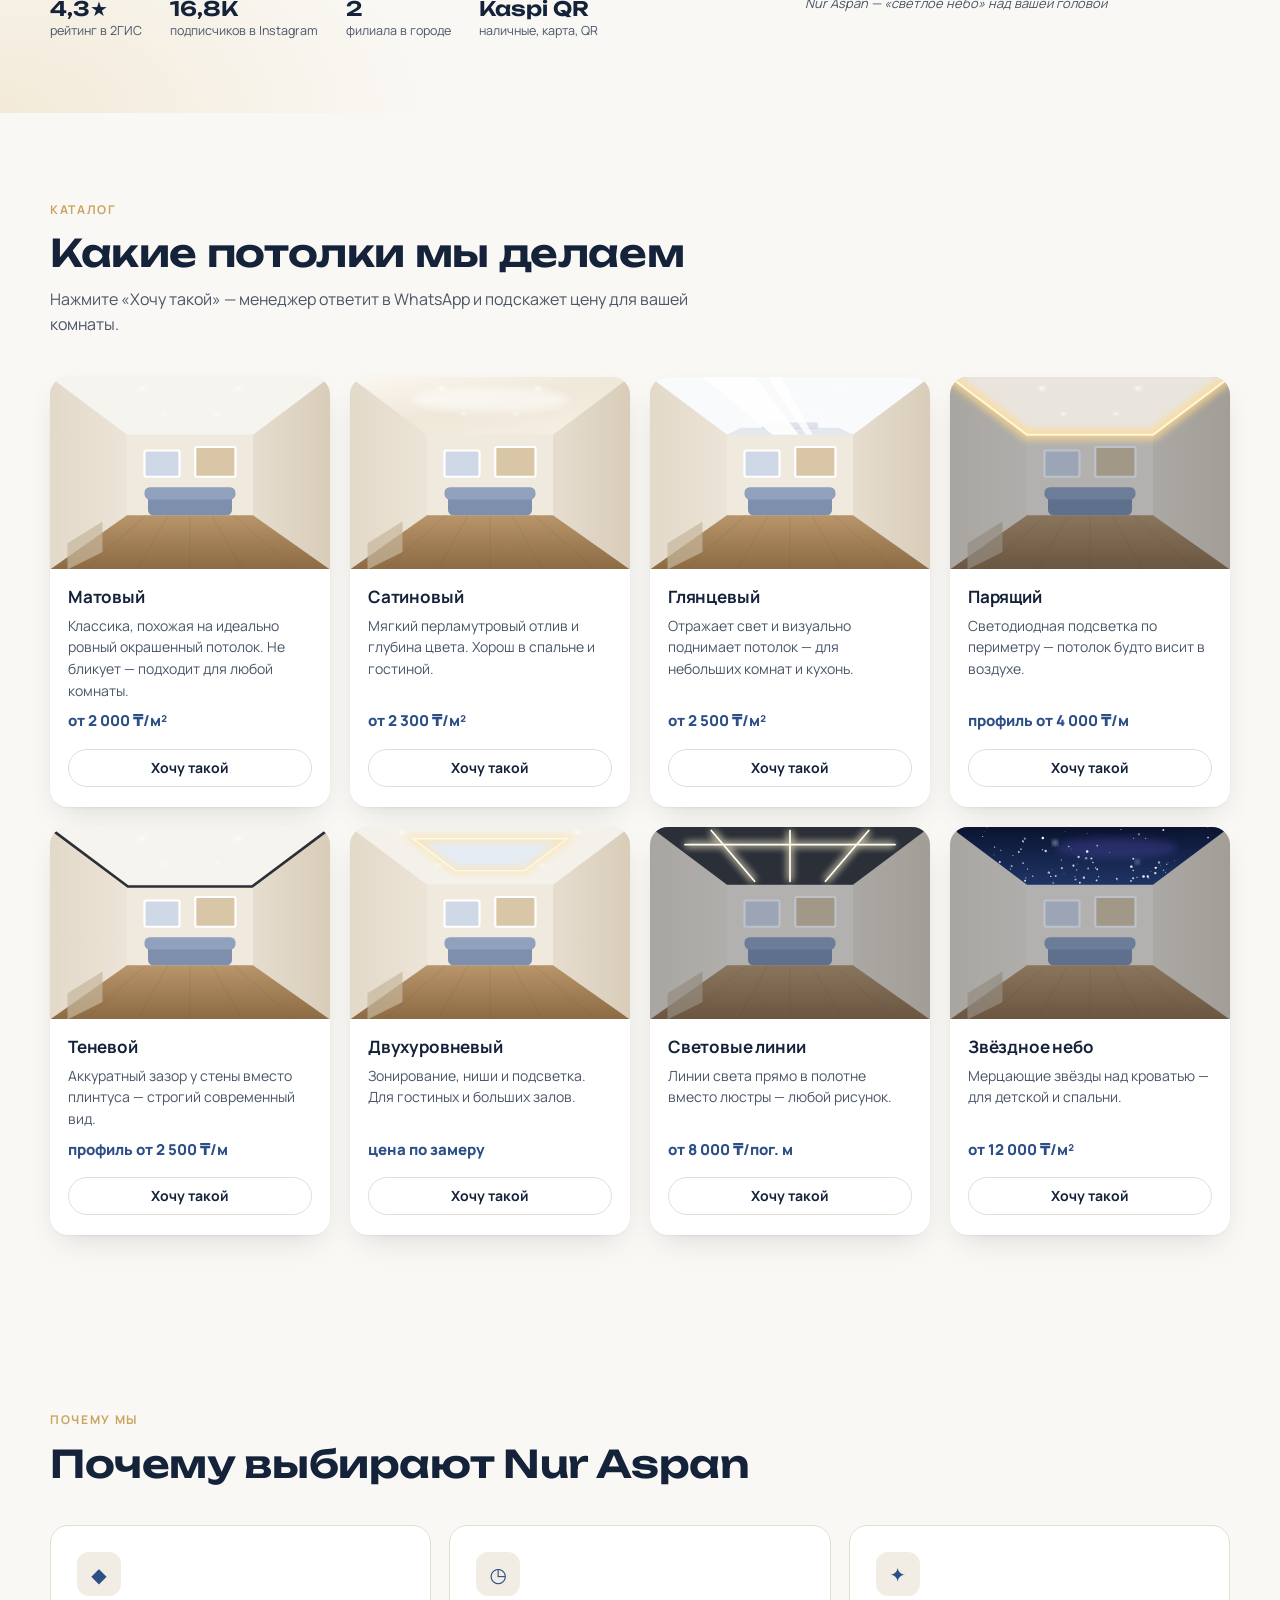
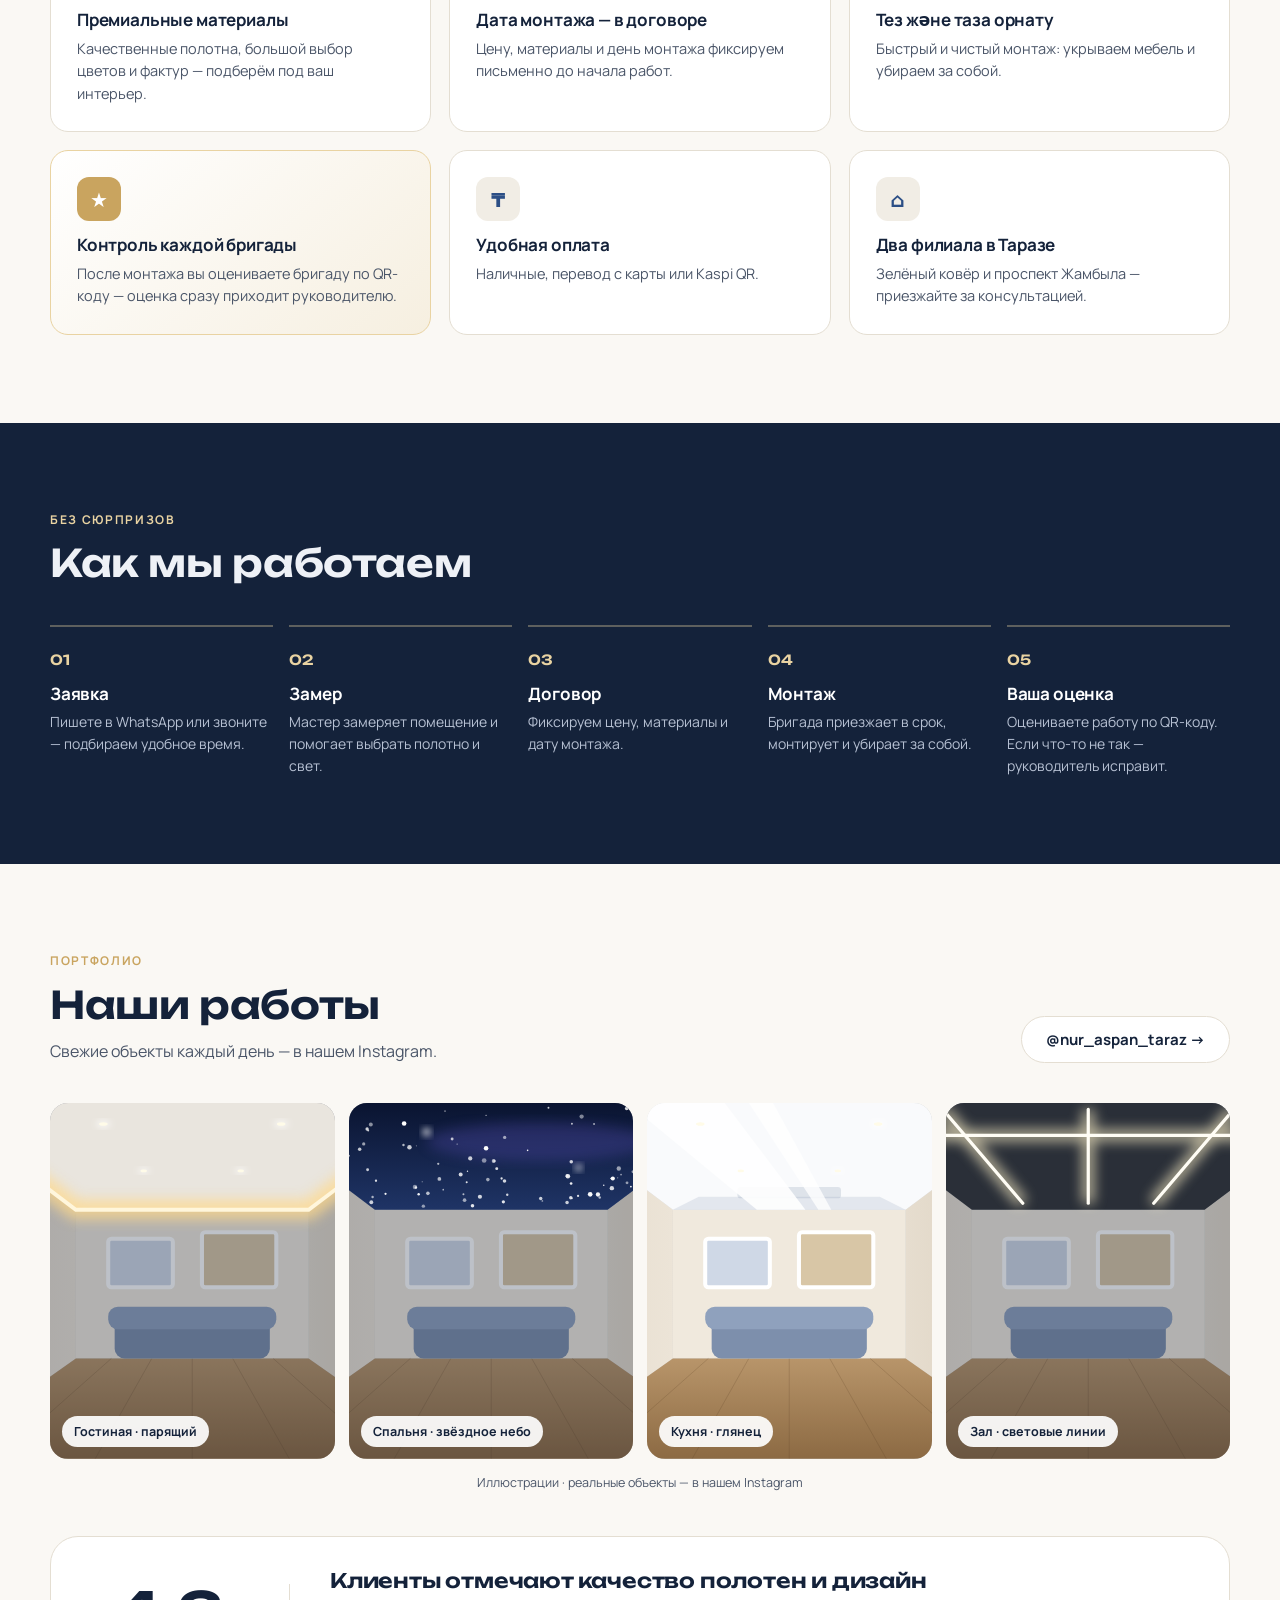
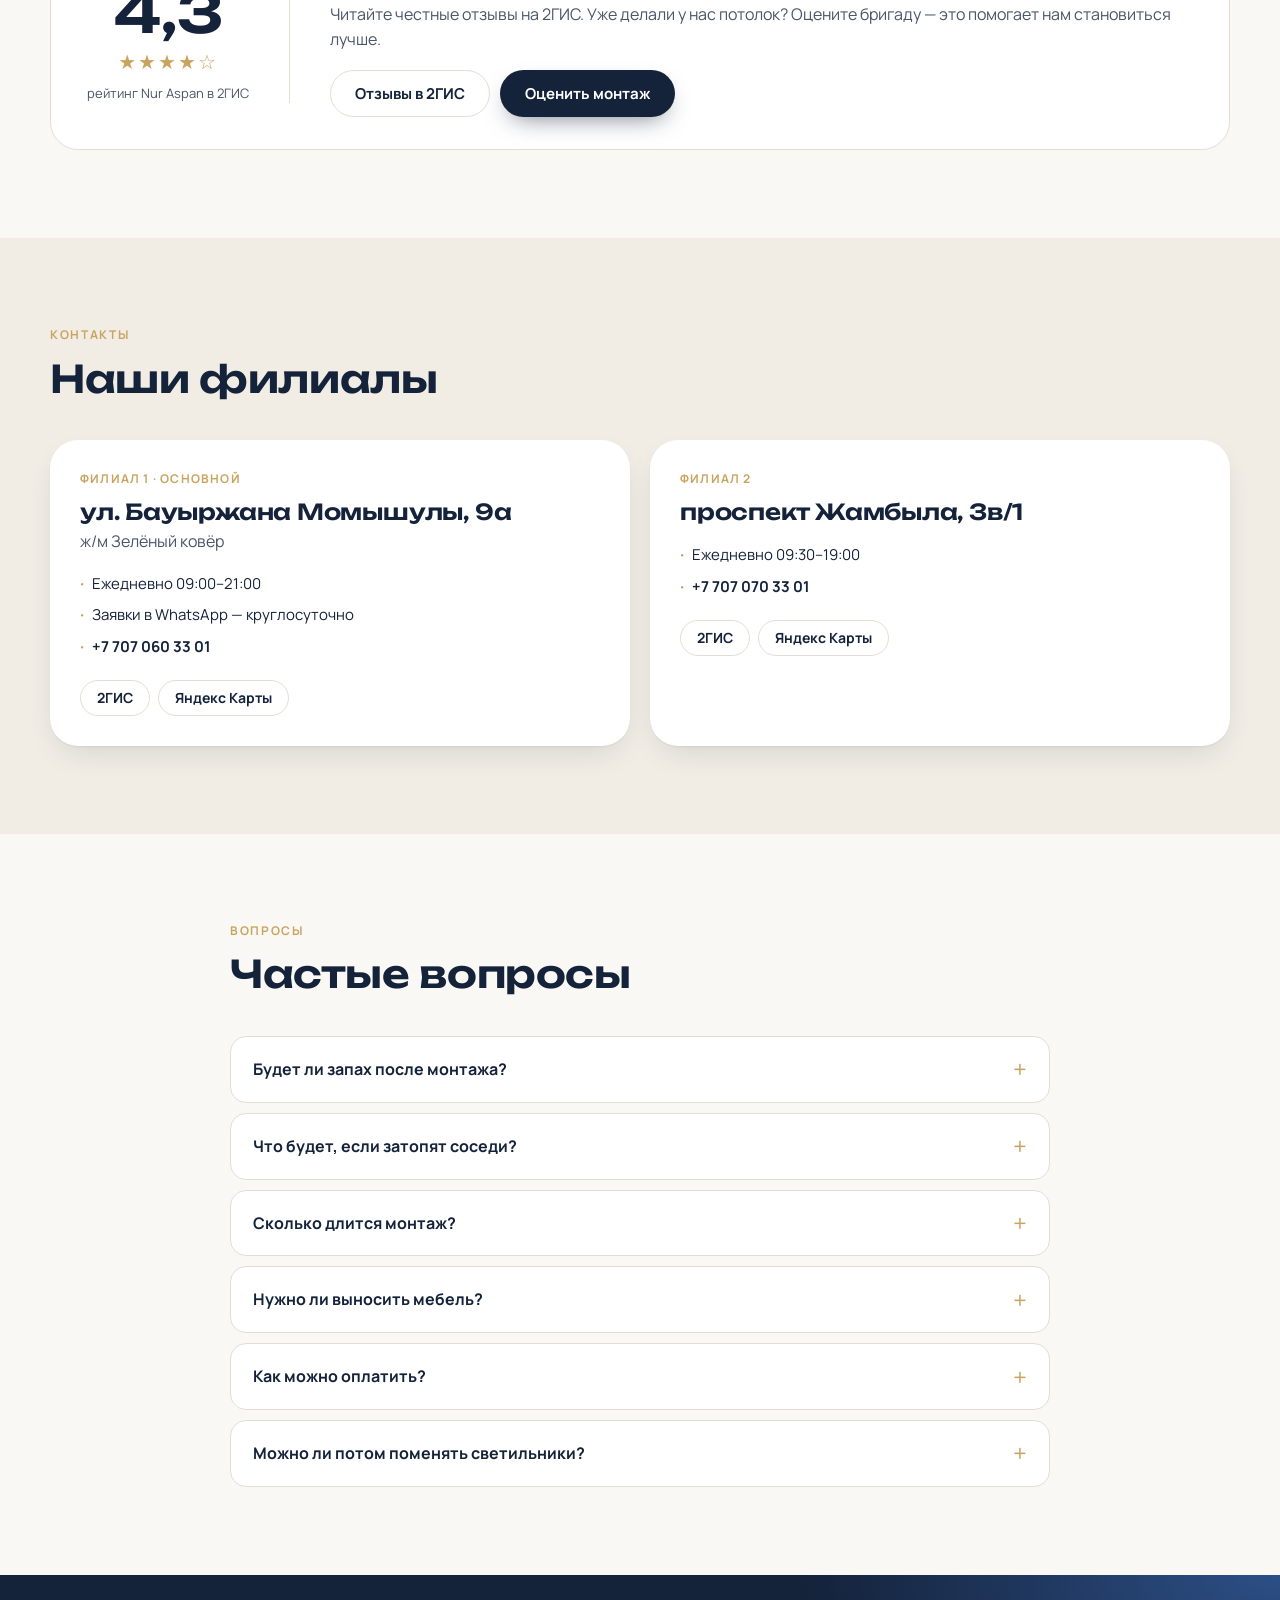
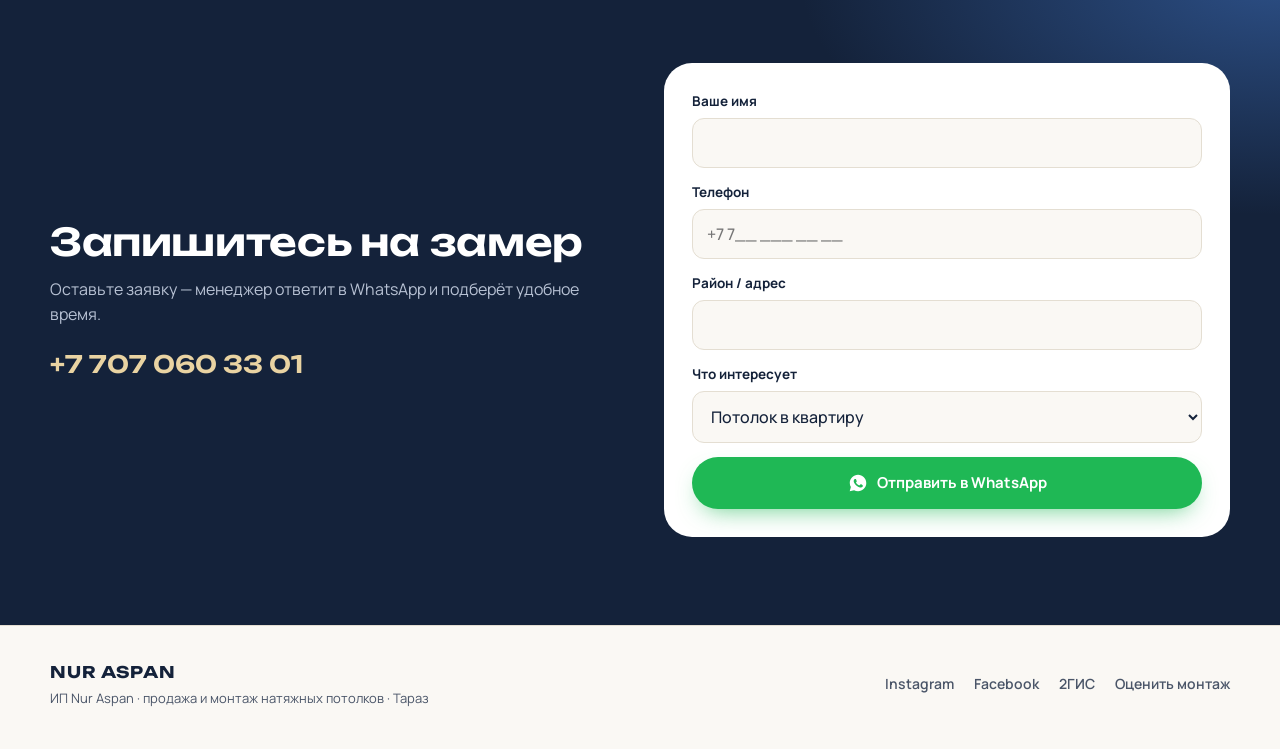
==== commit 64115f18: "Калькулятор — первым блоком сайта Co-Authored-By: Claude Opus 5.5 <noreply@anthropic.com> Claude-Ses" ====
--- a/index.html
+++ b/index.html
@@ -73,6 +73,64 @@
 
 <main>
 
+<!-- CALCULATOR -->
+<section class="sec sec--tint sec--first" id="calc">
+  <div class="wrap calc">
+    <div class="calc__form">
+      <p class="eyebrow" data-i18n="calc_eyebrow">Калькулятор</p>
+      <h2 data-i18n="calc_h2">Узнайте примерную цену за 30 секунд</h2>
+      <p class="muted" data-i18n="calc_sub">Цена ориентировочная. Точную сумму мастер назовёт после замера.</p>
+
+      <div class="field">
+        <label for="cArea"><span><span data-i18n="calc_area">Площадь потолка</span>, м²</span><output id="cAreaOut">18</output></label>
+        <input type="range" id="cArea" min="4" max="200" value="18" step="1">
+        <input type="number" id="cAreaNum" min="1" max="1000" value="18" inputmode="decimal" aria-label="м²">
+      </div>
+
+      <div class="field">
+        <label for="cRooms" data-i18n="calc_rooms">Количество комнат</label>
+        <div class="stepper" data-for="cRooms"><button type="button" data-d="-1">−</button><input id="cRooms" type="number" min="1" max="20" value="1" inputmode="numeric"><button type="button" data-d="1">+</button></div>
+      </div>
+
+      <div class="field">
+        <span class="label" data-i18n="calc_canvas">Полотно</span>
+        <div class="seg" id="cCanvas"></div>
+      </div>
+
+      <div class="field">
+        <span class="label" data-i18n="calc_profile">Примыкание к стене</span>
+        <div class="seg" id="cProfile"></div>
+      </div>
+
+      <div class="field-row">
+        <div class="field">
+          <label for="cSpots" data-i18n="calc_spots">Точечные светильники, шт</label>
+          <div class="stepper"><button type="button" data-d="-1">−</button><input id="cSpots" type="number" min="0" max="200" value="4" inputmode="numeric"><button type="button" data-d="1">+</button></div>
+        </div>
+        <div class="field">
+          <label for="cChand" data-i18n="calc_chand">Люстры, шт</label>
+          <div class="stepper"><button type="button" data-d="-1">−</button><input id="cChand" type="number" min="0" max="50" value="1" inputmode="numeric"><button type="button" data-d="1">+</button></div>
+        </div>
+        <div class="field">
+          <label for="cLines" data-i18n="calc_lines">Световые линии, м</label>
+          <div class="stepper"><button type="button" data-d="-1">−</button><input id="cLines" type="number" min="0" max="300" value="0" inputmode="numeric"><button type="button" data-d="1">+</button></div>
+        </div>
+      </div>
+    </div>
+
+    <aside class="calc__res" aria-live="polite">
+      <div class="res">
+        <p class="res__lbl" data-i18n="calc_approx">Примерная стоимость под ключ</p>
+        <p class="res__sum" id="cSum">—</p>
+        <ul class="res__list" id="cList"></ul>
+        <a href="#" class="btn btn--wa btn--block" id="cSend" target="_blank" rel="noopener"><svg class="ico" viewBox="0 0 24 24" aria-hidden="true"><use href="#i-wa"/></svg><span data-i18n="calc_send">Отправить расчёт в WhatsApp</span></a>
+        <p class="res__note" data-i18n="calc_note">Менеджер уточнит детали и запишет на замер в удобное время.</p>
+      </div>
+    </aside>
+  </div>
+</section>
+
+
 <!-- HERO -->
 <section class="hero">
   <div class="wrap hero__grid">
@@ -108,63 +166,6 @@
       <p class="muted" data-i18n="cat_sub">Нажмите «Хочу такой» — менеджер ответит в WhatsApp и подскажет цену для вашей комнаты.</p>
     </div>
     <div class="cards" id="catalogCards"></div>
-  </div>
-</section>
-
-<!-- CALCULATOR -->
-<section class="sec sec--tint" id="calc">
-  <div class="wrap calc">
-    <div class="calc__form">
-      <p class="eyebrow" data-i18n="calc_eyebrow">Калькулятор</p>
-      <h2 data-i18n="calc_h2">Узнайте примерную цену за 30 секунд</h2>
-      <p class="muted" data-i18n="calc_sub">Цена ориентировочная. Точную сумму мастер назовёт после замера.</p>
-
-      <div class="field">
-        <label for="cArea"><span><span data-i18n="calc_area">Площадь потолка</span>, м²</span><output id="cAreaOut">18</output></label>
-        <input type="range" id="cArea" min="4" max="200" value="18" step="1">
-        <input type="number" id="cAreaNum" min="1" max="1000" value="18" inputmode="decimal" aria-label="м²">
-      </div>
-
-      <div class="field">
-        <label for="cRooms" data-i18n="calc_rooms">Количество комнат</label>
-        <div class="stepper" data-for="cRooms"><button type="button" data-d="-1">−</button><input id="cRooms" type="number" min="1" max="20" value="1" inputmode="numeric"><button type="button" data-d="1">+</button></div>
-      </div>
-
-      <div class="field">
-        <span class="label" data-i18n="calc_canvas">Полотно</span>
-        <div class="seg" id="cCanvas"></div>
-      </div>
-
-      <div class="field">
-        <span class="label" data-i18n="calc_profile">Примыкание к стене</span>
-        <div class="seg" id="cProfile"></div>
-      </div>
-
-      <div class="field-row">
-        <div class="field">
-          <label for="cSpots" data-i18n="calc_spots">Точечные светильники, шт</label>
-          <div class="stepper"><button type="button" data-d="-1">−</button><input id="cSpots" type="number" min="0" max="200" value="4" inputmode="numeric"><button type="button" data-d="1">+</button></div>
-        </div>
-        <div class="field">
-          <label for="cChand" data-i18n="calc_chand">Люстры, шт</label>
-          <div class="stepper"><button type="button" data-d="-1">−</button><input id="cChand" type="number" min="0" max="50" value="1" inputmode="numeric"><button type="button" data-d="1">+</button></div>
-        </div>
-        <div class="field">
-          <label for="cLines" data-i18n="calc_lines">Световые линии, м</label>
-          <div class="stepper"><button type="button" data-d="-1">−</button><input id="cLines" type="number" min="0" max="300" value="0" inputmode="numeric"><button type="button" data-d="1">+</button></div>
-        </div>
-      </div>
-    </div>
-
-    <aside class="calc__res" aria-live="polite">
-      <div class="res">
-        <p class="res__lbl" data-i18n="calc_approx">Примерная стоимость под ключ</p>
-        <p class="res__sum" id="cSum">—</p>
-        <ul class="res__list" id="cList"></ul>
-        <a href="#" class="btn btn--wa btn--block" id="cSend" target="_blank" rel="noopener"><svg class="ico" viewBox="0 0 24 24" aria-hidden="true"><use href="#i-wa"/></svg><span data-i18n="calc_send">Отправить расчёт в WhatsApp</span></a>
-        <p class="res__note" data-i18n="calc_note">Менеджер уточнит детали и запишет на замер в удобное время.</p>
-      </div>
-    </aside>
   </div>
 </section>
 
--- a/styles.css
+++ b/styles.css
@@ -248,3 +248,4 @@
 .rate__done{text-align:center;background:#fff;border-radius:var(--r2);padding:34px 26px;box-shadow:var(--shadow);margin-top:24px}
 .rate__done h2{margin-bottom:10px}
 .rate__done .btn{margin-top:14px}
+.sec--first{padding-top:40px}@media (max-width:640px){.sec--first{padding-top:24px}}
